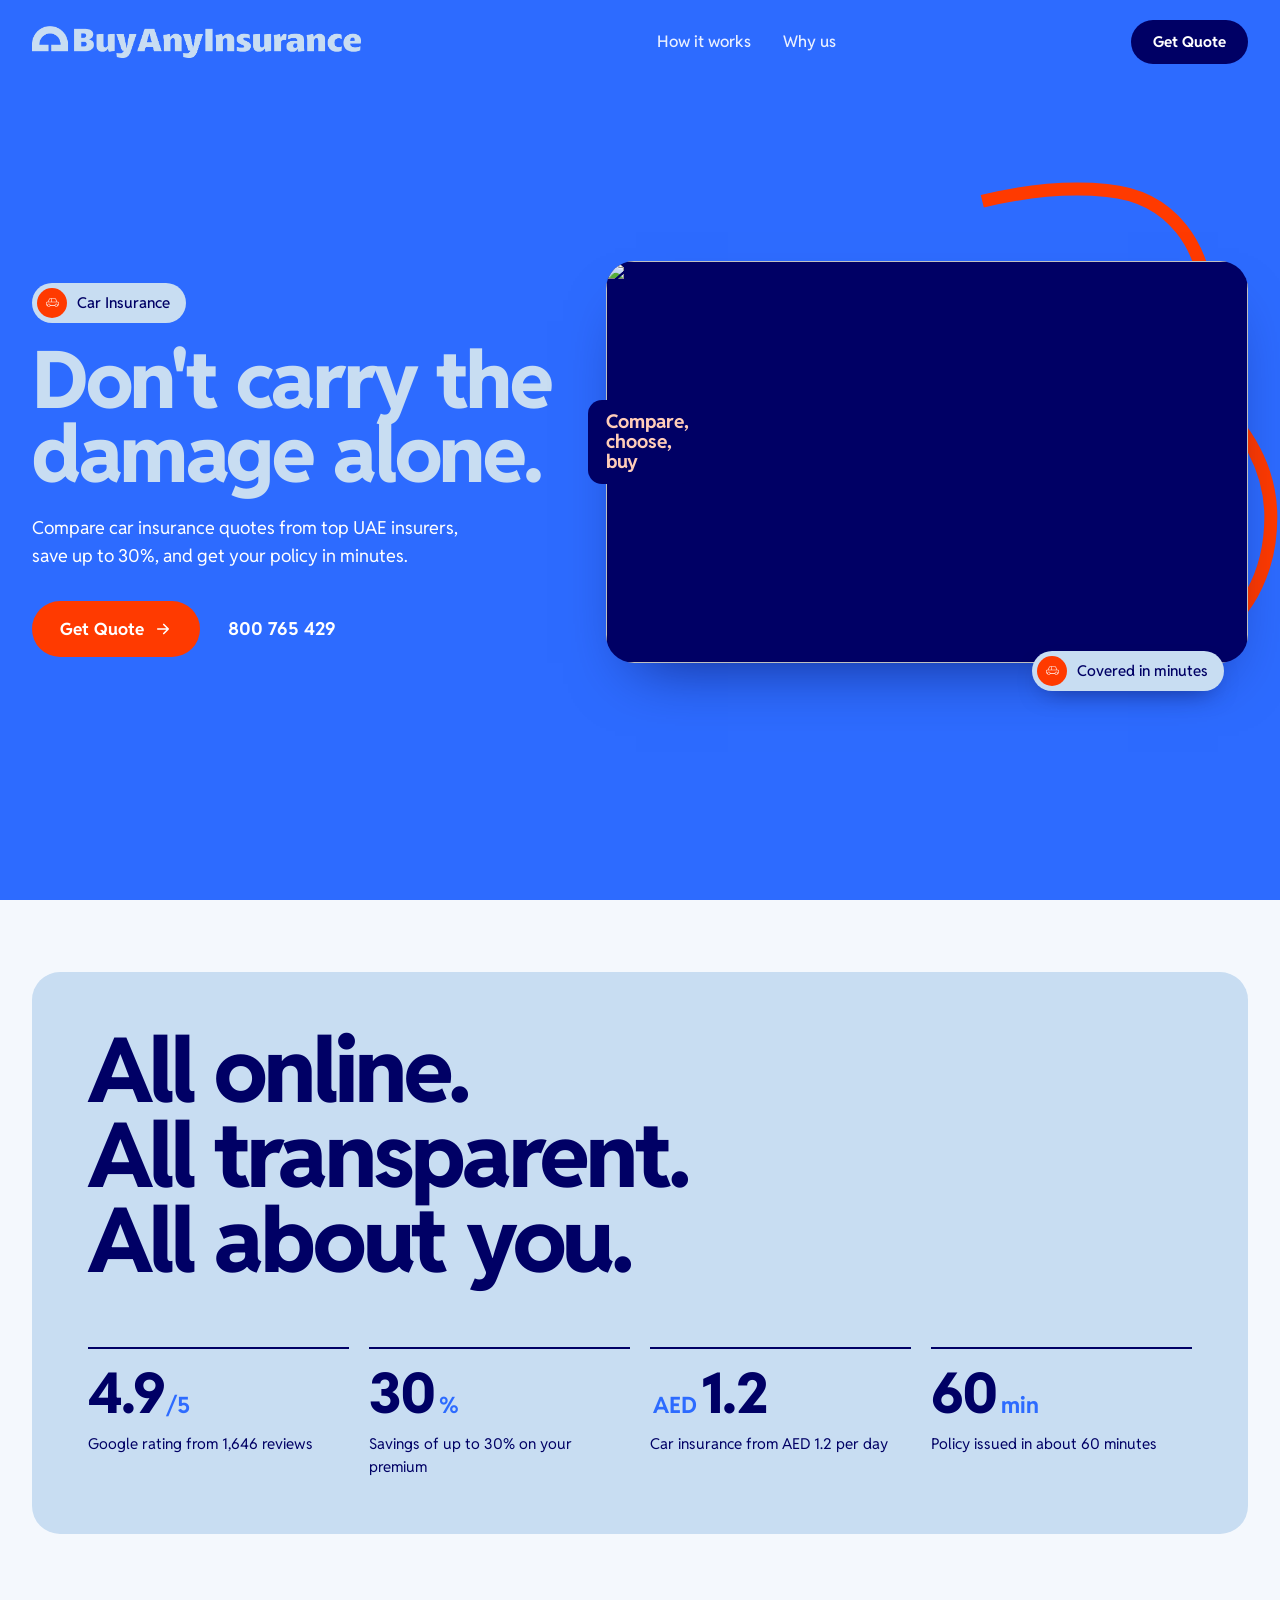
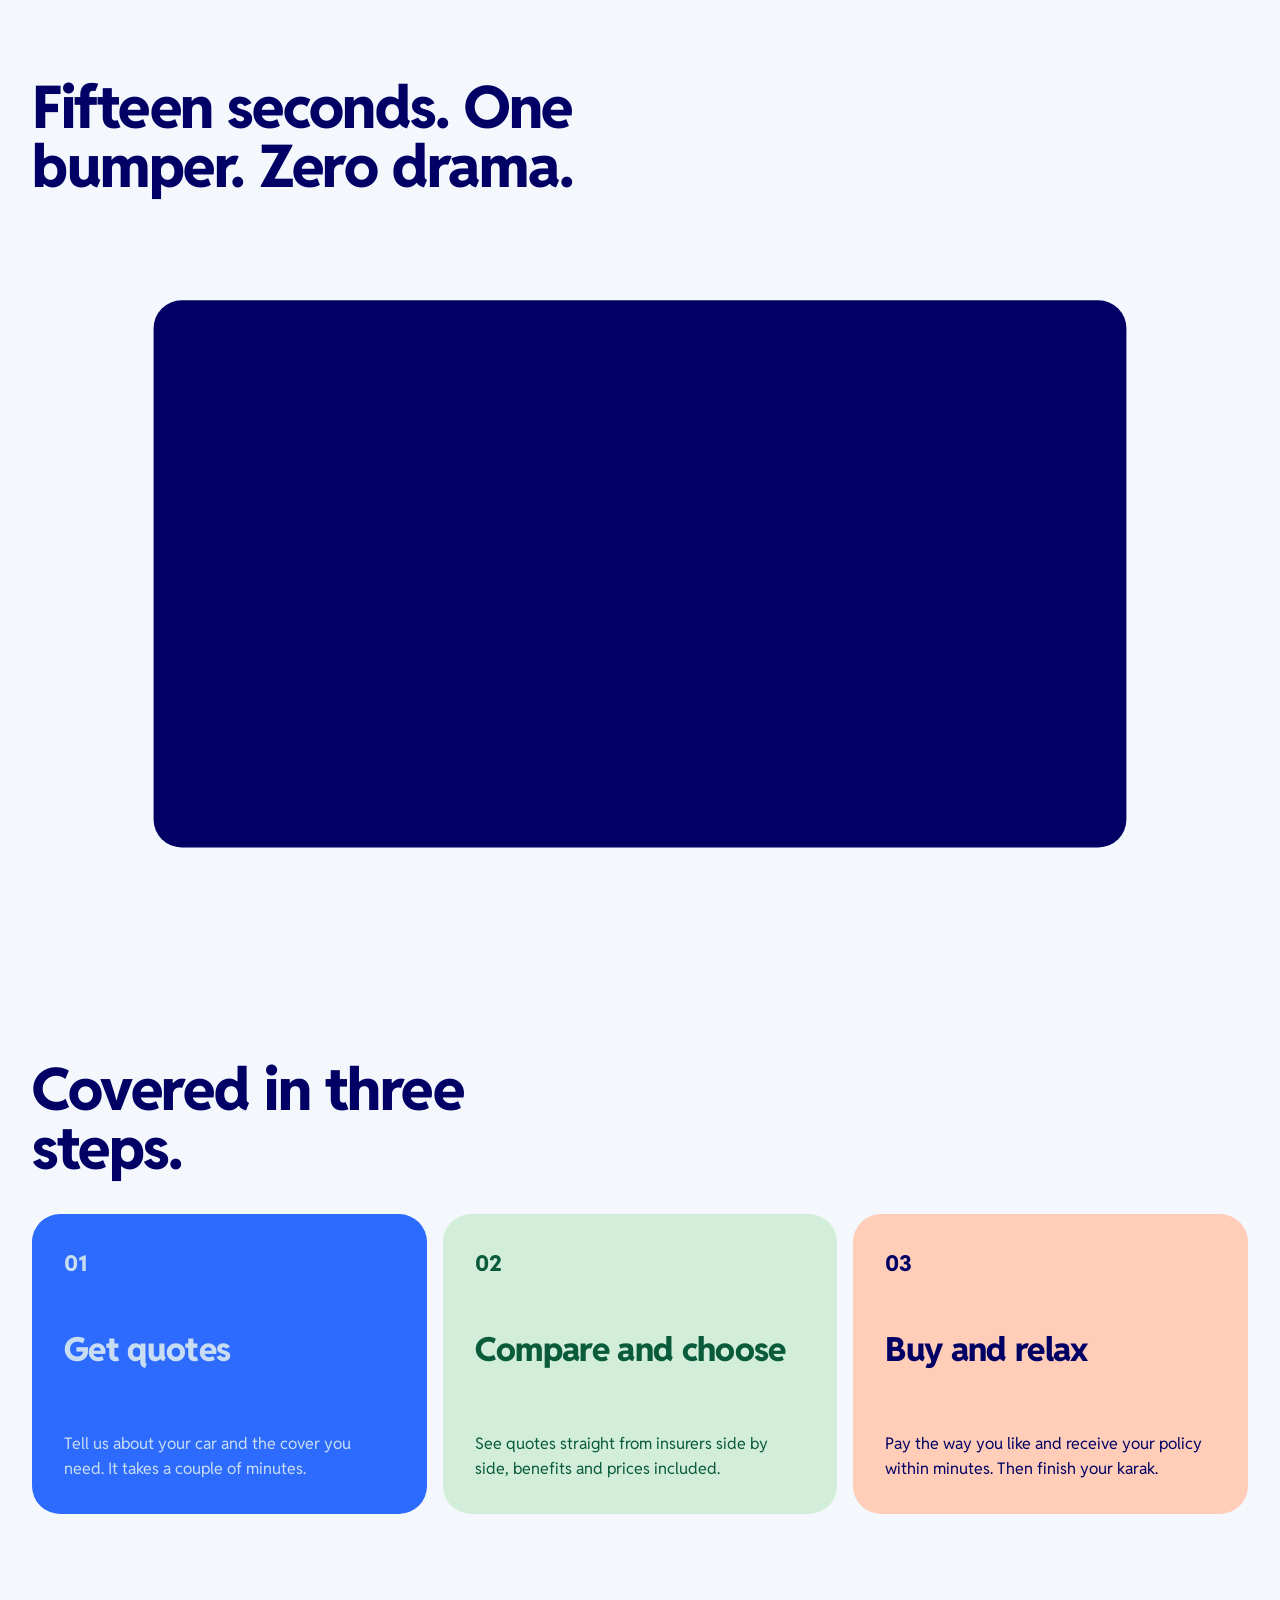
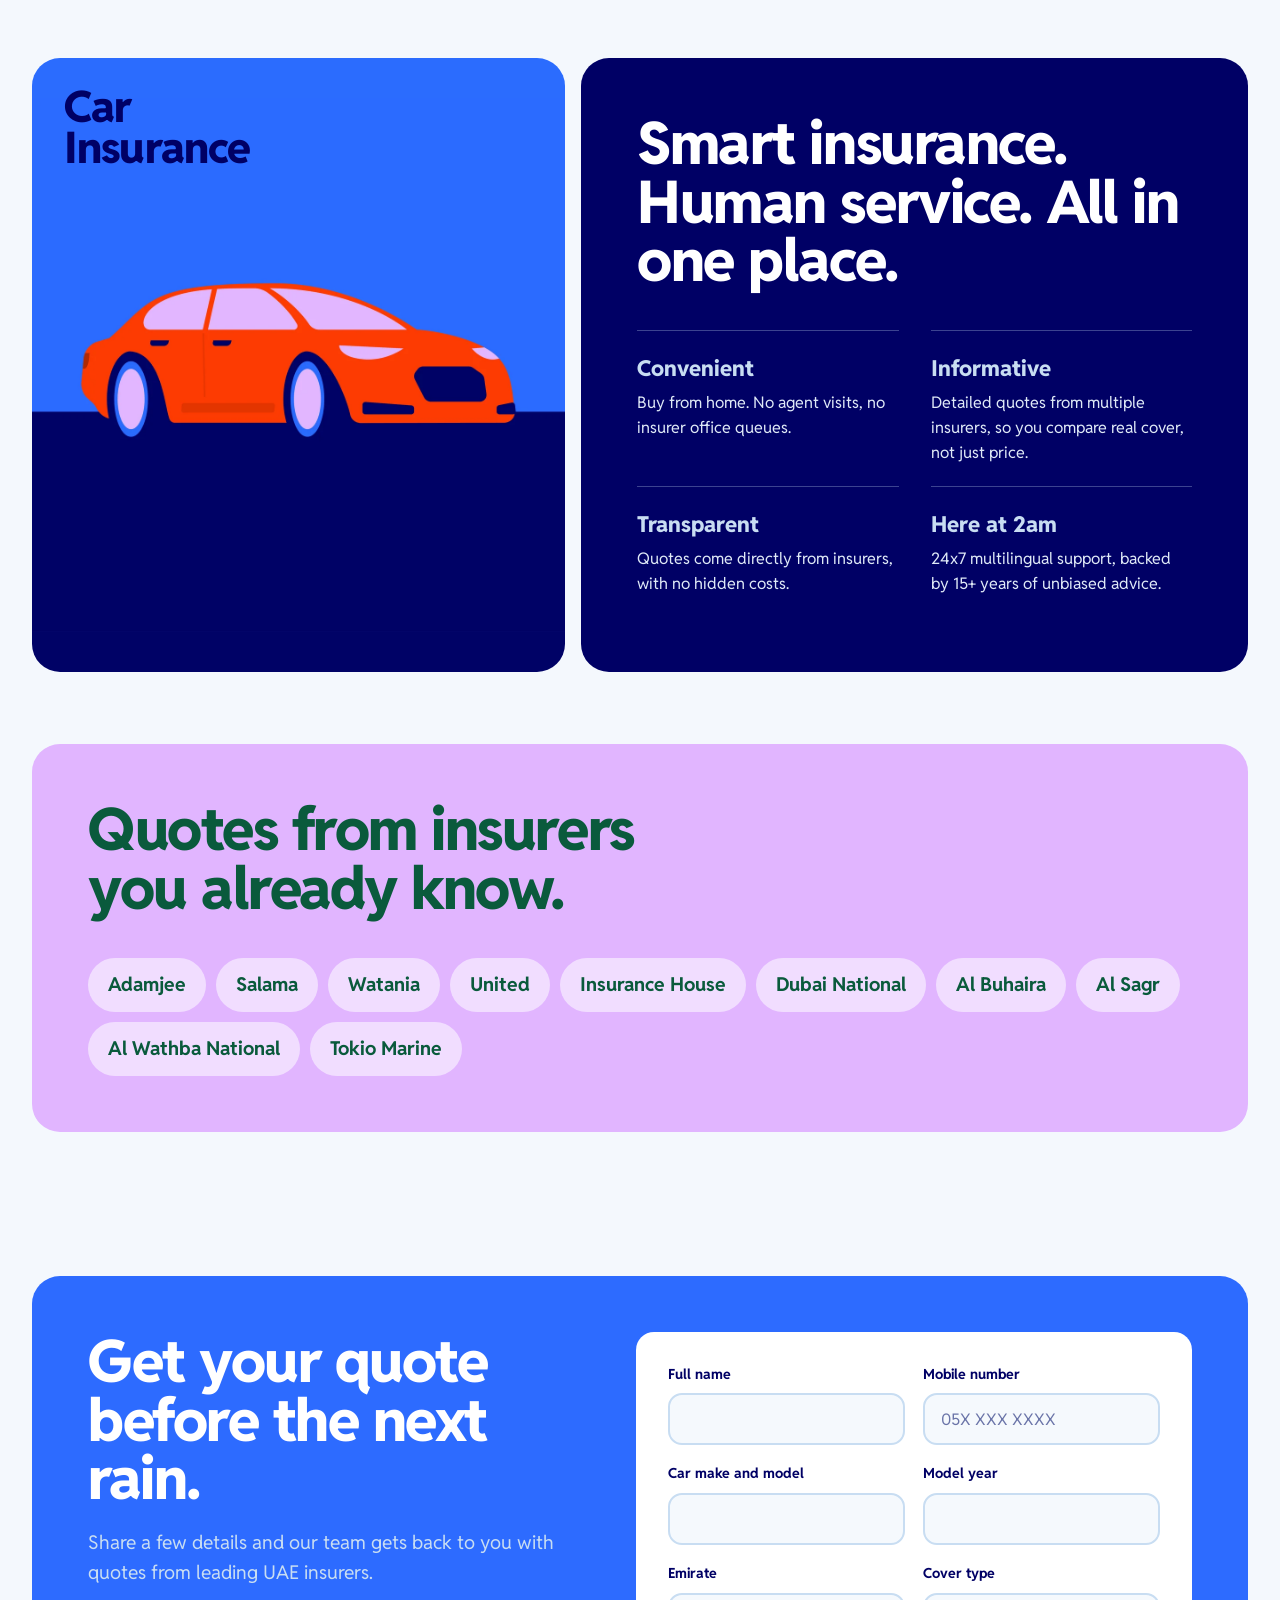
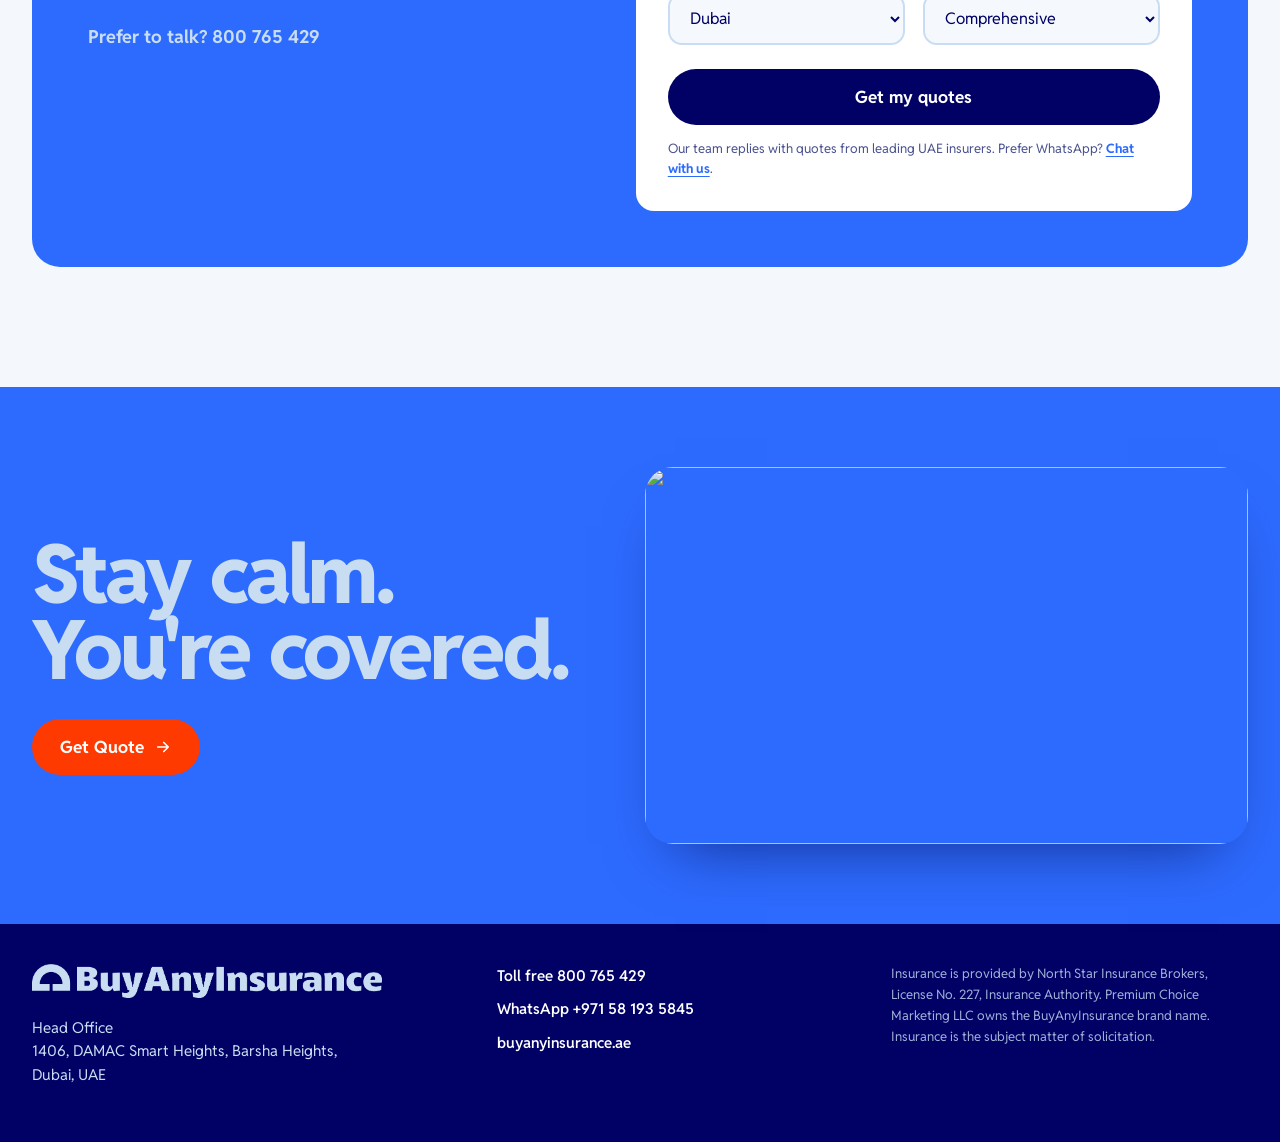
==== index.html @ 86218b9b "Serve landing page at /car-insurance and redirect the root to www.buyanyinsurance.ae Co-Authored-By:" ====
<!doctype html>
<html lang="en" class="no-js">
<head>
<meta charset="utf-8">
<meta name="viewport" content="width=device-width, initial-scale=1">
<title>Car Insurance in the UAE | BuyAnyInsurance</title>
<meta name="description" content="Don't carry the damage alone. Compare car insurance quotes from top UAE insurers, save up to 30% and get covered in minutes. Toll free 800 765 429.">
<meta property="og:type" content="website">
<meta property="og:url" content="https://with.buyanyinsurance.ae/car-insurance">
<link rel="canonical" href="https://with.buyanyinsurance.ae/car-insurance">
<meta property="og:title" content="Don't carry the damage alone | BuyAnyInsurance">
<meta property="og:description" content="Compare car insurance quotes from top UAE insurers and get covered in minutes. Toll free 800 765 429.">
<meta property="og:image" content="https://d2ol7oe51mr4n9.cloudfront.net/user_3Di5qPzoAHKv5CR6Y1cNTvrEu5O/8d938721-3f81-46f4-abce-9f1b1217a7c1.webp">
<meta name="twitter:card" content="summary_large_image">
<meta name="theme-color" content="#000065">
<link rel="icon" type="image/png" href="/brand/favicon.png">
<link rel="preconnect" href="https://d2ol7oe51mr4n9.cloudfront.net">
<link rel="preload" as="font" type="font/woff" href="/fonts/RedditSans-ExtraBold.woff" crossorigin>
<link rel="preload" as="font" type="font/woff" href="/fonts/RedditSans-Regular.woff" crossorigin>
<link rel="preload" as="image" href="https://d2ol7oe51mr4n9.cloudfront.net/user_3Di5qPzoAHKv5CR6Y1cNTvrEu5O/8d938721-3f81-46f4-abce-9f1b1217a7c1.webp">
<link rel="stylesheet" href="/styles.css">
</head>
<body>


<header class="nav">
  <div class="wrap nav-row">
    <a href="https://www.buyanyinsurance.ae/en" aria-label="BuyAnyInsurance home">
      <img class="nav-logo" src="/brand/logo-ice.png" alt="BuyAnyInsurance" width="1121" height="109">
    </a>
    <nav class="nav-links" aria-label="Sections">
      <a href="#how">How it works</a>
      <a href="#why">Why us</a>
    </nav>
    <a class="nav-quote" href="#quote">Get Quote</a>
  </div>
</header>

<main>

  <!-- Hero: brand layout, film still framed in a rounded card with the orange loop -->
  <section class="hero" aria-labelledby="hero-title">
    <div class="wrap hero-grid">
      <div class="hero-copy">
        <span class="chip chip--light"><span class="chip-ico chip-ico--orange"><i class="ico ico--car"></i></span>Car Insurance</span>
        <h1 id="hero-title" class="hero-h1">Don't carry the damage alone.</h1>
        <p class="hero-lede">Compare car insurance quotes from top UAE insurers, save up to 30%, and get your policy in minutes.</p>
        <div class="hero-ctas">
          <a class="btn btn--orange" href="#quote">
            Get Quote
            <svg aria-hidden="true" width="18" height="18" viewBox="0 0 24 24" fill="none" stroke="currentColor" stroke-width="2.2" stroke-linecap="round" stroke-linejoin="round"><path d="M5 12h14M13 6l6 6-6 6"/></svg>
          </a>
          <a class="call" href="tel:800765429">800 765 429</a>
        </div>
      </div>
      <div class="hero-visual" aria-hidden="true">
        <svg class="doodle doodle--hero" viewBox="0 0 1470 2000" fill="none">
          <path data-draw pathLength="1" d="M300 145C470 103 620 92 760 105C990 126 1135 300 1135 580C1135 850 900 1037 570 1037C350 1037 210 935 210 825C210 700 360 610 620 640C1010 690 1365 960 1365 1310C1365 1530 1260 1690 1130 1765C1010 1835 900 1860 800 1860C560 1860 330 1680 145 1370C210 1510 300 1800 90 1890"/>
        </svg>
        <div class="hero-card">
          <img src="https://d2ol7oe51mr4n9.cloudfront.net/user_3Di5qPzoAHKv5CR6Y1cNTvrEu5O/8d938721-3f81-46f4-abce-9f1b1217a7c1.webp" alt="" width="2560" height="1434">
        </div>
        <span class="tag tag--navy hero-tag">Compare,<br>choose, buy</span>
        <span class="chip chip--light hero-chip"><span class="chip-ico chip-ico--orange"><i class="ico ico--car"></i></span>Covered in minutes</span>
      </div>
    </div>
  </section>

  <!-- Statement card + proof -->
  <section class="block">
    <div class="wrap">
      <div class="card card--ice statement-card reveal">
        <svg class="doodle doodle--statement" viewBox="0 0 1470 2000" fill="none" aria-hidden="true">
          <path data-draw pathLength="1" d="M300 145C470 103 620 92 760 105C990 126 1135 300 1135 580C1135 850 900 1037 570 1037C350 1037 210 935 210 825C210 700 360 610 620 640C1010 690 1365 960 1365 1310C1365 1530 1260 1690 1130 1765C1010 1835 900 1860 800 1860C560 1860 330 1680 145 1370C210 1510 300 1800 90 1890"/>
        </svg>
        <p class="statement">All online.<br>All transparent.<br>All about you.</p>
        <dl class="proof">
          <div><dt>4.9<small>/5</small></dt><dd>Google rating from 1,646 reviews</dd></div>
          <div><dt>30<small>%</small></dt><dd>Savings of up to 30% on your premium</dd></div>
          <div><dt><small>AED</small>1.2</dt><dd>Car insurance from AED 1.2 per day</dd></div>
          <div><dt>60<small>min</small></dt><dd>Policy issued in about 60 minutes</dd></div>
        </dl>
      </div>
    </div>
  </section>

  <!-- The film: clean, no overlay -->
  <section class="block film-block" aria-label="Campaign film">
    <div class="wrap film-head reveal">
      <h2 class="h2 h2--light">Fifteen seconds. One bumper. Zero drama.</h2>
    </div>
    <div class="film-frame" data-reveal-mask>
      <video class="film" autoplay muted loop playsinline preload="none"
        poster="https://d2ol7oe51mr4n9.cloudfront.net/user_3Di5qPzoAHKv5CR6Y1cNTvrEu5O/fc447b1a-228d-4652-b4f5-a45f6f2eebd0.jpg"
        data-src="https://d2ol7oe51mr4n9.cloudfront.net/user_3Di5qPzoAHKv5CR6Y1cNTvrEu5O/7a6adfc8-72d9-4324-a6bc-e2a928fcc49e.mp4"></video>
    </div>
  </section>

  <!-- How it works: three brand-colour cards -->
  <section class="block" id="how">
    <div class="wrap">
      <h2 class="h2 h2--light reveal">Covered in three steps.</h2>
      <ol class="steps">
        <li class="card card--blue reveal">
          <span class="step-n">01</span>
          <h3>Get quotes</h3>
          <p>Tell us about your car and the cover you need. It takes a couple of minutes.</p>
        </li>
        <li class="card card--mint reveal">
          <span class="step-n">02</span>
          <h3>Compare and choose</h3>
          <p>See quotes straight from insurers side by side, benefits and prices included.</p>
        </li>
        <li class="card card--peach reveal">
          <span class="step-n">03</span>
          <h3>Buy and relax</h3>
          <p>Pay the way you like and receive your policy within minutes. Then finish your karak.</p>
        </li>
      </ol>
    </div>
  </section>

  <!-- Why us: car illustration + values -->
  <section class="block" id="why">
    <div class="wrap why-grid">
      <figure class="card card--art reveal">
        <img src="/illustrations/car.webp" alt="Illustration of a red car" loading="lazy" width="1200" height="1200">
        <figcaption>Car<br>Insurance</figcaption>
      </figure>
      <div class="card card--navy why-card reveal">
        <h2 class="h2">Smart insurance. Human service. All in one place.</h2>
        <ul class="why-list">
          <li><h3>Convenient</h3><p>Buy from home. No agent visits, no insurer office queues.</p></li>
          <li><h3>Informative</h3><p>Detailed quotes from multiple insurers, so you compare real cover, not just price.</p></li>
          <li><h3>Transparent</h3><p>Quotes come directly from insurers, with no hidden costs.</p></li>
          <li><h3>Here at 2am</h3><p>24x7 multilingual support, backed by 15+ years of unbiased advice.</p></li>
        </ul>
      </div>
    </div>
  </section>

  <!-- Insurers -->
  <section class="block block--tight">
    <div class="wrap">
      <div class="card card--lilac reveal">
        <h2 class="h2">Quotes from insurers you already know.</h2>
        <ul class="insurers">
          <li>Adamjee</li><li>Salama</li><li>Watania</li><li>United</li><li>Insurance House</li>
          <li>Dubai National</li><li>Al Buhaira</li><li>Al Sagr</li><li>Al Wathba National</li><li>Tokio Marine</li>
        </ul>
      </div>
    </div>
  </section>

  <!-- Quote -->
  <section class="block" id="quote">
    <div class="wrap">
      <div class="card card--blue quote-card reveal">
        <svg class="doodle doodle--quote" viewBox="0 0 1470 2000" fill="none" aria-hidden="true">
          <path data-draw pathLength="1" d="M300 145C470 103 620 92 760 105C990 126 1135 300 1135 580C1135 850 900 1037 570 1037C350 1037 210 935 210 825C210 700 360 610 620 640C1010 690 1365 960 1365 1310C1365 1530 1260 1690 1130 1765C1010 1835 900 1860 800 1860C560 1860 330 1680 145 1370C210 1510 300 1800 90 1890"/>
        </svg>
        <div class="quote-copy">
          <h2 class="h2">Get your quote before the next rain.</h2>
          <p class="body-lg">Share a few details and our team gets back to you with quotes from leading UAE insurers.</p>
          <a class="call call--ice" href="tel:800765429">Prefer to talk? 800 765 429</a>
        </div>
        <form class="form" id="quote-form" novalidate>
          <div class="fields">
            <div class="field"><label for="q-name">Full name</label><input id="q-name" name="name" autocomplete="name"></div>
            <div class="field"><label for="q-phone">Mobile number</label><input id="q-phone" name="phone" type="tel" autocomplete="tel" placeholder="05X XXX XXXX"></div>
            <div class="field"><label for="q-car">Car make and model</label><input id="q-car" name="car"></div>
            <div class="field"><label for="q-year">Model year</label><input id="q-year" name="year" inputmode="numeric" maxlength="4"></div>
            <div class="field"><label for="q-emirate">Emirate</label>
              <select id="q-emirate" name="emirate">
                <option>Dubai</option><option>Abu Dhabi</option><option>Sharjah</option><option>Ajman</option>
                <option>Ras Al Khaimah</option><option>Fujairah</option><option>Umm Al Quwain</option>
              </select>
            </div>
            <div class="field"><label for="q-cover">Cover type</label>
              <select id="q-cover" name="cover"><option>Comprehensive</option><option>Third party</option><option>Not sure yet</option></select>
            </div>
          </div>
          <p class="form-error" id="form-error" role="alert" hidden></p>
          <div class="form-done" id="form-done" role="status" hidden><h3>Thanks, we have your details.</h3><p>Our team will contact you shortly with your quotes. Need it faster? Call <a href="tel:800765429">800 765 429</a> or <a href="https://wa.me/971581935845" target="_blank" rel="noopener">WhatsApp us</a>.</p></div>
          <input type="text" name="_honey" class="hp" tabindex="-1" autocomplete="off" aria-hidden="true">
          <button type="submit" class="btn btn--navy btn--block" id="q-submit">Get my quotes</button>
          <p class="form-note">Our team replies with quotes from leading UAE insurers. Prefer WhatsApp? <a href="https://wa.me/971581935845" target="_blank" rel="noopener">Chat with us</a>.</p>
        </form>
      </div>
    </div>
  </section>

</main>

<!-- Footer: second still from the film -->
<footer class="footer">
  <section class="footer-hero">
    <div class="wrap footer-grid-top">
      <div>
        <p class="footer-title">Stay calm.<br>You're covered.</p>
        <a class="btn btn--orange" href="#quote">
          Get Quote
          <svg aria-hidden="true" width="18" height="18" viewBox="0 0 24 24" fill="none" stroke="currentColor" stroke-width="2.2" stroke-linecap="round" stroke-linejoin="round"><path d="M5 12h14M13 6l6 6-6 6"/></svg>
        </a>
      </div>
      <div class="footer-card" aria-hidden="true">
        <img src="https://d2ol7oe51mr4n9.cloudfront.net/user_3Di5qPzoAHKv5CR6Y1cNTvrEu5O/93a6d956-cf25-4ce4-9db6-2763fcb76343.webp" alt="" loading="lazy" width="2560" height="1434">
      </div>
    </div>
  </section>
  <div class="footer-base">
    <div class="wrap footer-grid">
      <div>
        <img class="foot-logo" src="/brand/logo-ice.png" alt="BuyAnyInsurance" width="1121" height="109">
        <p class="muted">Head Office<br>1406, DAMAC Smart Heights, Barsha Heights, Dubai, UAE</p>
      </div>
      <div class="foot-links">
        <a href="tel:800765429">Toll free 800 765 429</a>
        <a href="https://wa.me/971581935845" target="_blank" rel="noopener">WhatsApp +971 58 193 5845</a>
        <a href="https://www.buyanyinsurance.ae/en">buyanyinsurance.ae</a>
      </div>
      <p class="legal">Insurance is provided by North Star Insurance Brokers, License No. 227, Insurance Authority. Premium Choice Marketing LLC owns the BuyAnyInsurance brand name. Insurance is the subject matter of solicitation.</p>
    </div>
  </div>
</footer>

<script src="/script.js" defer></script>
</body>
</html>
---- styles.css ----
/* ---------- Reddit Sans (brand typeface) ---------- */
@font-face { font-family: "Reddit Sans"; src: url("/fonts/RedditSans-Light.woff") format("woff"); font-weight: 300; font-display: swap; }
@font-face { font-family: "Reddit Sans"; src: url("/fonts/RedditSans-Regular.woff") format("woff"); font-weight: 400; font-display: swap; }
@font-face { font-family: "Reddit Sans"; src: url("/fonts/RedditSans-Italic.woff") format("woff"); font-weight: 400; font-style: italic; font-display: swap; }
@font-face { font-family: "Reddit Sans"; src: url("/fonts/RedditSans-Medium.woff") format("woff"); font-weight: 500; font-display: swap; }
@font-face { font-family: "Reddit Sans"; src: url("/fonts/RedditSans-SemiBold.woff") format("woff"); font-weight: 600; font-display: swap; }
@font-face { font-family: "Reddit Sans"; src: url("/fonts/RedditSans-Bold.woff") format("woff"); font-weight: 700; font-display: swap; }
@font-face { font-family: "Reddit Sans"; src: url("/fonts/RedditSans-ExtraBold.woff") format("woff"); font-weight: 800; font-display: swap; }
@font-face { font-family: "Reddit Sans"; src: url("/fonts/RedditSans-ExtraBoldItalic.woff") format("woff"); font-weight: 800; font-style: italic; font-display: swap; }
@font-face { font-family: "Reddit Sans"; src: url("/fonts/RedditSans-Black.woff") format("woff"); font-weight: 900; font-display: swap; }

/* ---------- brand palette ---------- */
:root {
  --navy: #000065;
  --blue: #2d6bff;
  --ice: #c8ddf2;
  --orange: #ff3a00;
  --peach: #ffcdb8;
  --lilac: #e1b5ff;
  --mint: #d2eeda;
  --green: #00c244;
  --forest: #0a5a3c;
  --maroon: #870a0a;
  --radius: 28px;
  --radius-sm: 18px;
  --font: "Reddit Sans", ui-sans-serif, system-ui, sans-serif;
}

*, *::before, *::after { box-sizing: border-box; }
html { scroll-behavior: smooth; }
body {
  margin: 0; background: #f4f8fd; color: var(--navy);
  font-family: var(--font); font-size: 17px; line-height: 1.55;
  -webkit-font-smoothing: antialiased; font-feature-settings: "tnum" 0;
}
img, video { display: block; max-width: 100%; }
a { color: inherit; text-decoration: none; }
h1, h2, h3, p, figure { margin: 0; }

.wrap { width: 100%; max-width: 1280px; margin: 0 auto; padding: 0 16px; position: relative; }
@media (min-width: 768px) { .wrap { padding: 0 32px; } }

/* ---------- type ---------- */
.h2 {
  font-weight: 800; font-size: clamp(34px, 4.6vw, 64px);
  line-height: 1; letter-spacing: -0.025em; max-width: 15ch;
}
.h2--light { color: var(--navy); }
.body-lg { margin-top: 20px; max-width: 40ch; font-size: 19px; }

/* ---------- icons (brand set, recoloured with CSS masks) ---------- */
.ico { display: inline-block; width: 1em; height: 1em; background: currentColor; -webkit-mask: var(--src) center / contain no-repeat; mask: var(--src) center / contain no-repeat; }
.ico--car { --src: url("/icons/car.svg"); }
.ico--airplane { --src: url("/icons/airplane.svg"); }
.ico--bike { --src: url("/icons/bike.svg"); }
.ico--yacht { --src: url("/icons/yacht.svg"); }
.ico--jetski { --src: url("/icons/jetski.svg"); }
.ico--wedding { --src: url("/icons/wedding.svg"); }
.ico--group { --src: url("/icons/group.svg"); }
.ico--heart { --src: url("/icons/heart.svg"); }

/* ---------- chips, tags, buttons ---------- */
.chip {
  display: inline-flex; align-items: center; gap: 10px; height: 40px; padding: 0 16px 0 5px;
  border-radius: 999px; font-size: 15px; font-weight: 500;
}
.chip--light { background: var(--ice); color: var(--navy); }
.chip-ico { width: 30px; height: 30px; border-radius: 50%; display: grid; place-items: center; font-size: 19px; }
.chip-ico--orange { background: var(--orange); color: #fff; }

.tag {
  display: inline-block; padding: 12px 18px; border-radius: 14px;
  font-weight: 700; font-size: 19px; line-height: 1.05; max-width: 9ch;
}
.tag--peach { background: var(--peach); color: var(--orange); }

.btn {
  display: inline-flex; align-items: center; justify-content: center; gap: 10px;
  height: 56px; padding: 0 28px; border: 0; border-radius: 999px; cursor: pointer;
  font: inherit; font-size: 17px; font-weight: 700;
  transition: transform 0.2s, background 0.2s, color 0.2s;
}
.btn svg { transition: transform 0.3s; }
.btn:hover { transform: translateY(-1px); }
.btn:hover svg { transform: translateX(4px); }
.btn:active { transform: translateY(1px); }
.btn--orange { background: var(--orange); color: #fff; }
.btn--orange:hover { background: #ff5a26; }
.btn--navy { background: var(--navy); color: #fff; }
.btn--navy:hover { background: #1a1a8a; }
.btn--block { width: 100%; }

.call { display: inline-flex; align-items: center; min-height: 44px; font-weight: 700; font-size: 18px; font-variant-numeric: tabular-nums; }
.call { background-image: linear-gradient(currentColor, currentColor); background-size: 0% 2px; background-position: 0 85%; background-repeat: no-repeat; transition: background-size 0.3s; }
.call:hover { background-size: 100% 2px; }
.call--ice { margin-top: 28px; color: var(--ice); }

/* ---------- nav ---------- */
.nav { position: absolute; inset: 0 0 auto 0; z-index: 30; color: #fff; }
.nav-row { height: 84px; display: flex; align-items: center; justify-content: space-between; gap: 20px; }
.nav-logo { height: 24px; width: auto; }
@media (min-width: 768px) { .nav-logo { height: 32px; } }
.nav-links { display: none; gap: 32px; font-size: 16px; font-weight: 500; }
.nav-links a { opacity: 0.9; } .nav-links a:hover { opacity: 1; text-decoration: underline; text-underline-offset: 6px; }
@media (min-width: 900px) { .nav-links { display: flex; } }
.nav-quote {
  white-space: nowrap; flex-shrink: 0;
  display: inline-flex; align-items: center; height: 44px; padding: 0 22px; border-radius: 999px;
  background: var(--navy); color: #fff; font-weight: 700; font-size: 15px; transition: background 0.2s;
}
.nav-quote:hover { background: var(--orange); }

/* ---------- hero: brand layout ---------- */
.footer-stage { position: relative; overflow: hidden; isolation: isolate; }
.layer { position: absolute; inset: 0; width: 100%; height: 100%; object-fit: cover; object-position: center 40%; }
.layer--bg { z-index: 0; }

.hero { position: relative; background: var(--blue); overflow: hidden; }
.hero-grid {
  display: grid; gap: 56px; align-items: center;
  padding-top: 120px; padding-bottom: 72px; min-height: min(100svh, 940px);
}
@media (min-width: 1000px) { .hero-grid { grid-template-columns: 0.9fr 1.1fr; gap: 48px; padding-top: 112px; } }
.hero-h1 {
  margin-top: 20px; font-weight: 800; font-size: clamp(46px, 6.2vw, 96px);
  line-height: 0.94; letter-spacing: -0.03em; max-width: 11ch; color: var(--ice);
}
.hero-lede { margin-top: 22px; max-width: 36ch; font-size: clamp(17px, 1.4vw, 20px); color: #fff; }
.hero-ctas { margin-top: 32px; display: flex; flex-wrap: wrap; align-items: center; gap: 14px 28px; }
.hero .call { color: #fff; }

.hero-visual { position: relative; padding: 40px 0 56px; }
.hero-card {
  position: relative; z-index: 1; aspect-ratio: 16 / 10; border-radius: var(--radius); overflow: hidden;
  background: var(--navy); box-shadow: 0 30px 60px -30px rgba(0,0,60,0.6);
}
.hero-card img { width: 100%; height: 100%; object-fit: cover; object-position: center 45%; }
.doodle--hero { width: 62%; right: -8%; top: -12%; z-index: 0; }
.hero-tag { position: absolute; z-index: 2; left: -18px; top: 36%; }
.hero-chip { position: absolute; z-index: 2; right: 24px; bottom: 28px; box-shadow: 0 10px 24px -12px rgba(0,0,60,0.6); }
.tag--navy { background: var(--navy); color: var(--peach); }
@media (max-width: 999px) {
  .hero-visual { padding: 24px 0 40px; }
  .hero-tag { left: -6px; top: auto; bottom: 64px; font-size: 16px; }
  .doodle--hero { width: 70%; right: -14%; top: -10%; }
}

/* ---------- blocks and cards ---------- */
.block { padding: 48px 0; }
@media (min-width: 900px) { .block { padding: 72px 0; } }
.block--tight { padding-top: 0; }

.card { position: relative; border-radius: var(--radius); padding: 32px 24px; overflow: hidden; }
@media (min-width: 768px) { .card { padding: 56px; } }
.card--ice { background: var(--ice); color: var(--navy); }
.card--blue { background: var(--blue); color: var(--ice); }
.card--mint { background: var(--mint); color: var(--forest); }
.card--peach { background: var(--peach); color: var(--navy); }
.card--lilac { background: var(--lilac); color: var(--forest); }
.card--navy { background: var(--navy); color: #fff; }

/* statement */
.statement-card { min-height: 520px; }
.statement { position: relative; z-index: 1; font-weight: 800; font-size: clamp(44px, 7vw, 108px); line-height: 0.95; letter-spacing: -0.035em; }
.proof { position: relative; z-index: 1; margin: 64px 0 0; display: grid; grid-template-columns: repeat(2, 1fr); gap: 28px 20px; }
@media (min-width: 900px) { .proof { grid-template-columns: repeat(4, 1fr); } }
.proof div { border-top: 2px solid var(--navy); padding-top: 16px; }
.proof dt { font-weight: 800; font-size: clamp(40px, 4.4vw, 64px); line-height: 1; letter-spacing: -0.03em; font-variant-numeric: tabular-nums; }
.proof dt small { font-size: 0.4em; font-weight: 700; letter-spacing: 0; margin: 0 3px; color: var(--blue); }
.proof dd { margin: 10px 0 0; max-width: 24ch; font-size: 15px; }

/* doodle (brand element), drawn on scroll */
.doodle { position: absolute; pointer-events: none; }
.doodle path { stroke: var(--orange); stroke-width: 48; stroke-dasharray: 1; stroke-dashoffset: var(--draw, 0); }
.doodle--statement { width: clamp(150px, 14vw, 210px); right: 48px; top: 40px; }
.doodle--quote { width: clamp(180px, 18vw, 260px); left: auto; right: -40px; bottom: -150px; z-index: 0; }
@media (max-width: 767px) { .doodle--statement { width: 72px; right: 14px; top: 14px; } .statement { padding-right: 36px; font-size: 38px; } }

/* film */
.film-head { margin-bottom: 36px; }
.film-frame {
  box-shadow: 0 30px 60px -30px rgba(0,0,60,0.45);
  position: relative; width: min(1216px, calc(100% - 32px)); margin: 0 auto;
  aspect-ratio: 16 / 9; overflow: hidden; border-radius: var(--radius); background: var(--navy);
  clip-path: inset(var(--mask, 10%) round var(--radius));
}
@media (min-width: 768px) { .film-frame { width: min(1216px, calc(100% - 64px)); } }
.film { width: 100%; height: 100%; object-fit: cover; }

/* steps */
.steps { list-style: none; margin: 36px 0 0; padding: 0; display: grid; gap: 16px; }
@media (min-width: 900px) { .steps { grid-template-columns: repeat(3, 1fr); } }
.steps .card { min-height: 300px; display: flex; flex-direction: column; justify-content: space-between; gap: 40px; padding: 32px; }
.step-n { font-weight: 800; font-size: 22px; font-variant-numeric: tabular-nums; }
.steps h3 { font-weight: 800; font-size: clamp(28px, 2.6vw, 38px); line-height: 1; letter-spacing: -0.02em; }
.steps p { margin-top: 12px; font-size: 16px; max-width: 32ch; }

/* why */
.why-grid { display: grid; gap: 16px; }
@media (min-width: 1000px) { .why-grid { grid-template-columns: 1fr 1.25fr; } }
.card--art { padding: 0; align-self: stretch; min-height: 0; aspect-ratio: 1 / 1; background: linear-gradient(180deg, #2b6cfe 50%, #000266 50%); }
@media (min-width: 1000px) { .card--art { aspect-ratio: auto; } }
.card--art img { width: 100%; height: 100%; object-fit: contain; object-position: center; }
.card--art figcaption { position: absolute; left: 32px; top: 28px; color: var(--navy); font-weight: 800; font-size: clamp(32px, 3.4vw, 48px); line-height: 0.95; letter-spacing: -0.02em; }
.why-list { list-style: none; margin: 40px 0 0; padding: 0; display: grid; gap: 0; }
@media (min-width: 640px) { .why-list { grid-template-columns: 1fr 1fr; column-gap: 32px; } }
.why-list li { padding: 20px 0; border-top: 1px solid rgba(200,221,242,0.3); }
.why-list h3 { font-weight: 800; font-size: 22px; color: var(--ice); }
.why-list p { margin-top: 6px; font-size: 16px; color: #dfe9f7; }

/* insurers */
.insurers { list-style: none; margin: 40px 0 0; padding: 0; display: flex; flex-wrap: wrap; gap: 10px; }
.insurers li { padding: 12px 20px; border-radius: 999px; background: rgba(255,255,255,0.55); font-weight: 700; font-size: clamp(16px, 1.5vw, 20px); color: var(--forest); }

/* quote */
.quote-card { display: grid; gap: 40px; align-items: start; }
@media (min-width: 1000px) { .quote-card { grid-template-columns: 1fr 1.15fr; gap: 64px; } }
.quote-copy { position: relative; z-index: 1; }
.quote-card .h2 { color: #fff; }
.form { position: relative; z-index: 1; background: #fff; color: var(--navy); border-radius: var(--radius-sm); padding: 24px; }
@media (min-width: 768px) { .form { padding: 32px; } }
.fields { display: grid; gap: 18px; }
@media (min-width: 560px) { .fields { grid-template-columns: 1fr 1fr; } }
.field { display: flex; flex-direction: column; gap: 8px; }
.field label { font-size: 14px; font-weight: 700; }
.field input, .field select {
  height: 52px; width: 100%; padding: 0 16px; border-radius: 14px;
  border: 2px solid var(--ice); background: #f5f9fd; color: var(--navy);
  font: inherit; font-size: 16px; outline: none; transition: border-color 0.2s, box-shadow 0.2s;
}
.field input::placeholder { color: #6a74a8; }
.field input:focus, .field select:focus { border-color: var(--blue); box-shadow: 0 0 0 3px rgba(45,107,255,0.25); }
.form-error { margin-top: 14px; font-size: 14px; color: var(--maroon); font-weight: 600; }
.form .btn { margin-top: 24px; }
.form-note { margin-top: 14px; font-size: 13px; color: #4a5290; }

/* ---------- footer ---------- */
.footer { position: relative; margin-top: 48px; color: #fff; }
.footer-hero { background: var(--blue); }
.footer-grid-top { display: grid; gap: 40px; align-items: center; padding-top: 80px; padding-bottom: 80px; }
@media (min-width: 1000px) { .footer-grid-top { grid-template-columns: 1fr 1.1fr; gap: 64px; } }
.footer-title { font-weight: 800; font-size: clamp(44px, 6.4vw, 100px); line-height: 0.92; letter-spacing: -0.035em; color: var(--ice); margin-bottom: 32px; }
.footer-card { aspect-ratio: 16 / 10; border-radius: var(--radius); overflow: hidden; box-shadow: 0 30px 60px -30px rgba(0,0,60,0.6); }
.footer-card img { width: 100%; height: 100%; object-fit: cover; object-position: center 40%; }
.footer-base { background: var(--navy); }
.footer-grid { display: grid; gap: 36px; padding-top: 40px; padding-bottom: 56px; }
@media (min-width: 900px) { .footer-grid { grid-template-columns: 1.2fr 1fr 1fr; } }
.foot-logo { height: 34px; width: auto; }
.muted { margin-top: 18px; max-width: 34ch; font-size: 15px; color: var(--ice); }
.foot-links { display: grid; gap: 10px; align-content: start; font-size: 15px; font-weight: 600; }
.foot-links a:hover { text-decoration: underline; }
.legal { font-size: 13px; line-height: 1.6; color: #9fb0d6; }

/* ---------- reveal ---------- */
.reveal { transform: translateY(28px); opacity: 0.001; transition: transform 0.9s cubic-bezier(.2,.7,.2,1), opacity 0.9s; }
.reveal.is-in, .no-js .reveal { transform: none; opacity: 1; }

@media (prefers-reduced-motion: reduce) {
  html { scroll-behavior: auto; }
  .reveal { transform: none !important; opacity: 1 !important; transition: none; }
  [data-parallax-title] { transform: none !important; }
  .film-frame { clip-path: inset(0 round var(--radius)) !important; }
  .doodle path { stroke-dashoffset: 0 !important; }
  .tile:hover, .btn:hover { transform: none; }
}

/* ---------- form states ---------- */
.hp { position: absolute; left: -9999px; width: 1px; height: 1px; opacity: 0; }
.form-done { padding: 8px 0; }
.form-done h3 { font-weight: 800; font-size: 28px; line-height: 1.1; color: var(--navy); }
.form-done p { margin-top: 10px; font-size: 16px; }
.form-done a, .form-note a { color: var(--blue); font-weight: 700; text-decoration: underline; text-underline-offset: 3px; }
.btn[disabled] { opacity: 0.7; cursor: progress; }
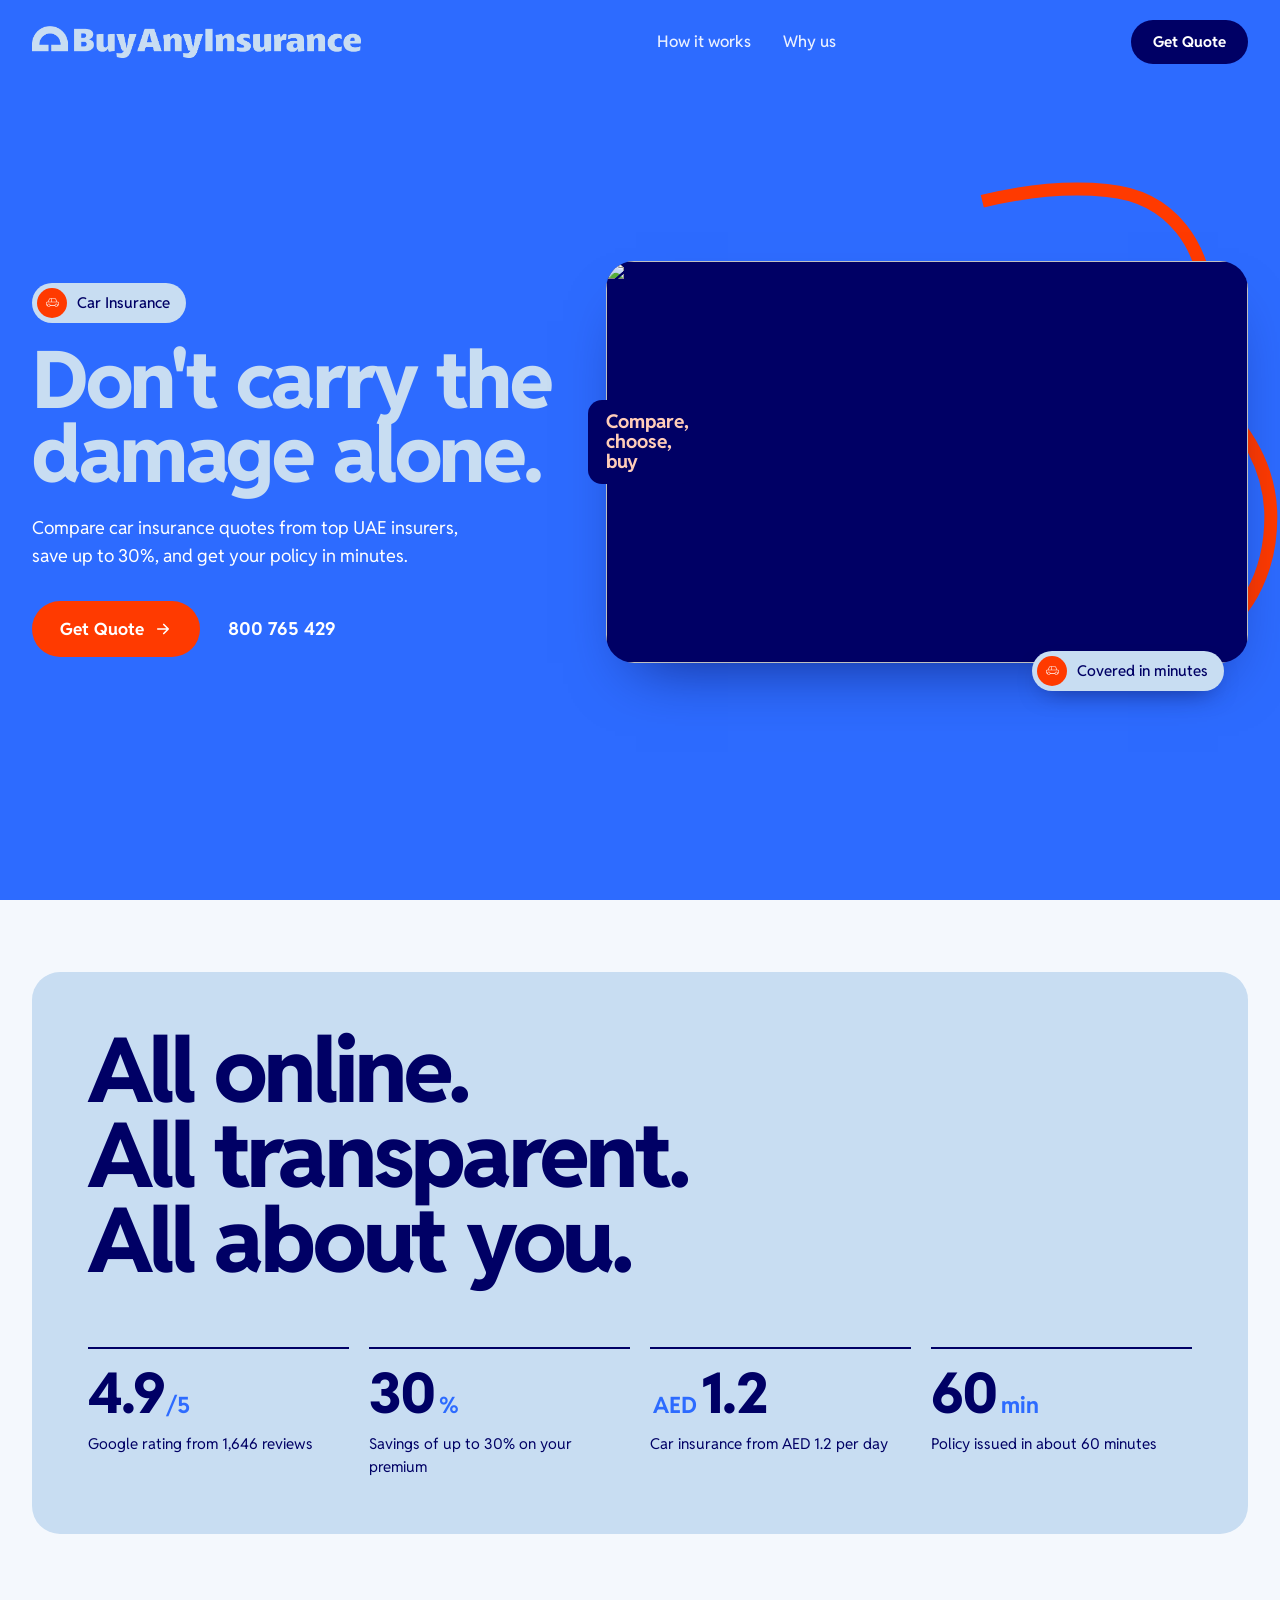
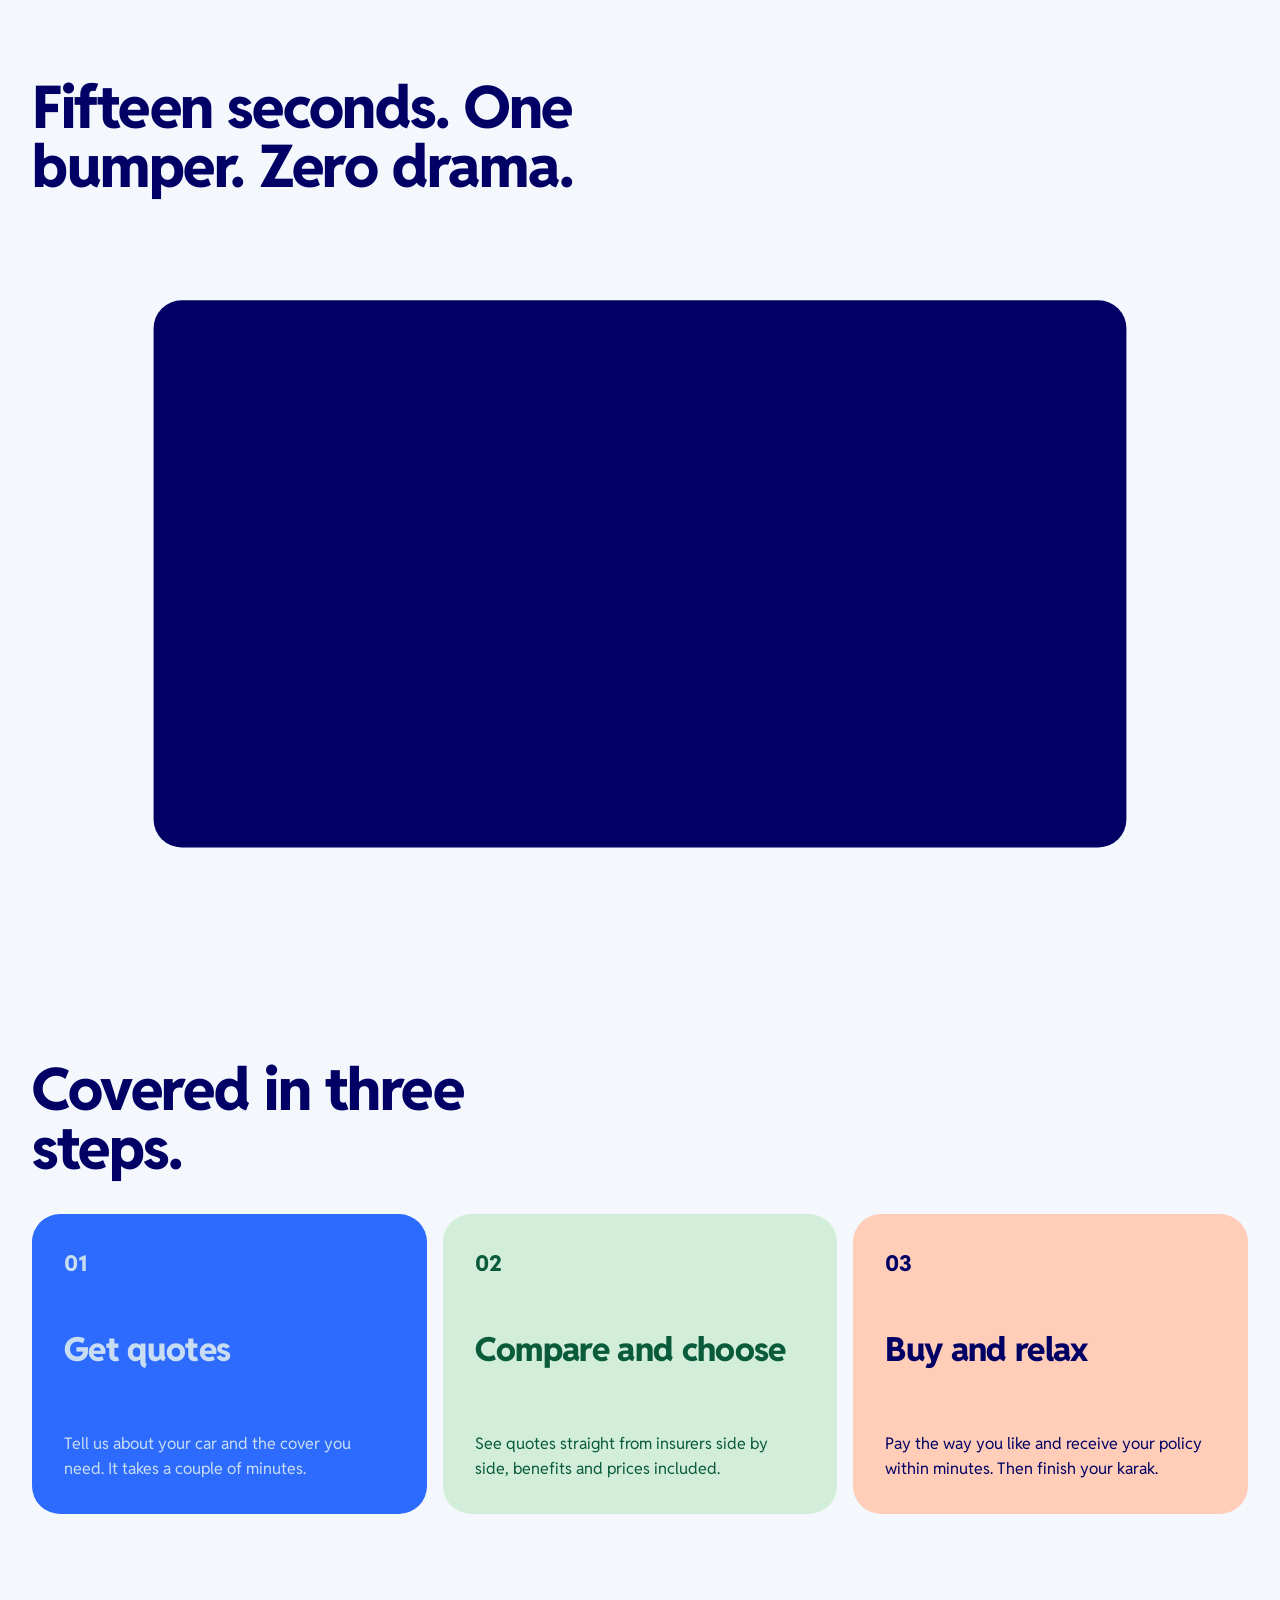
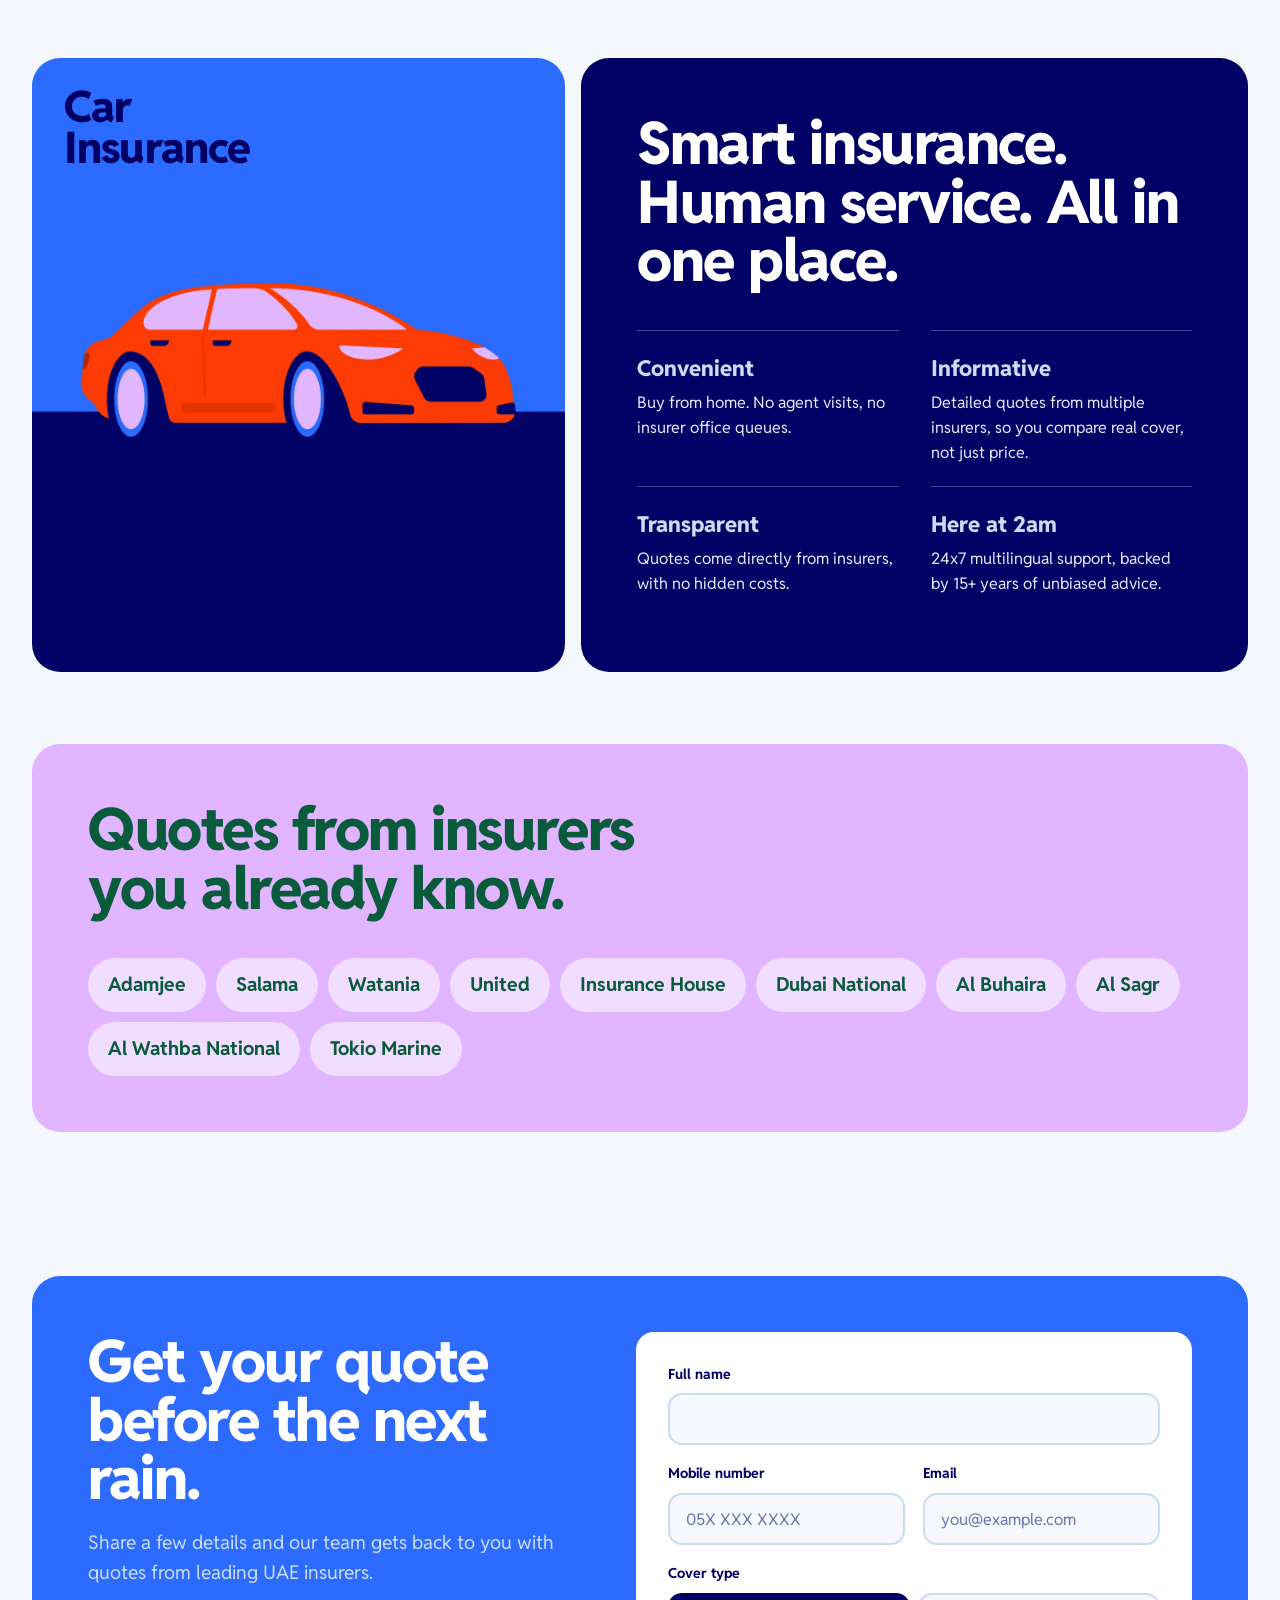
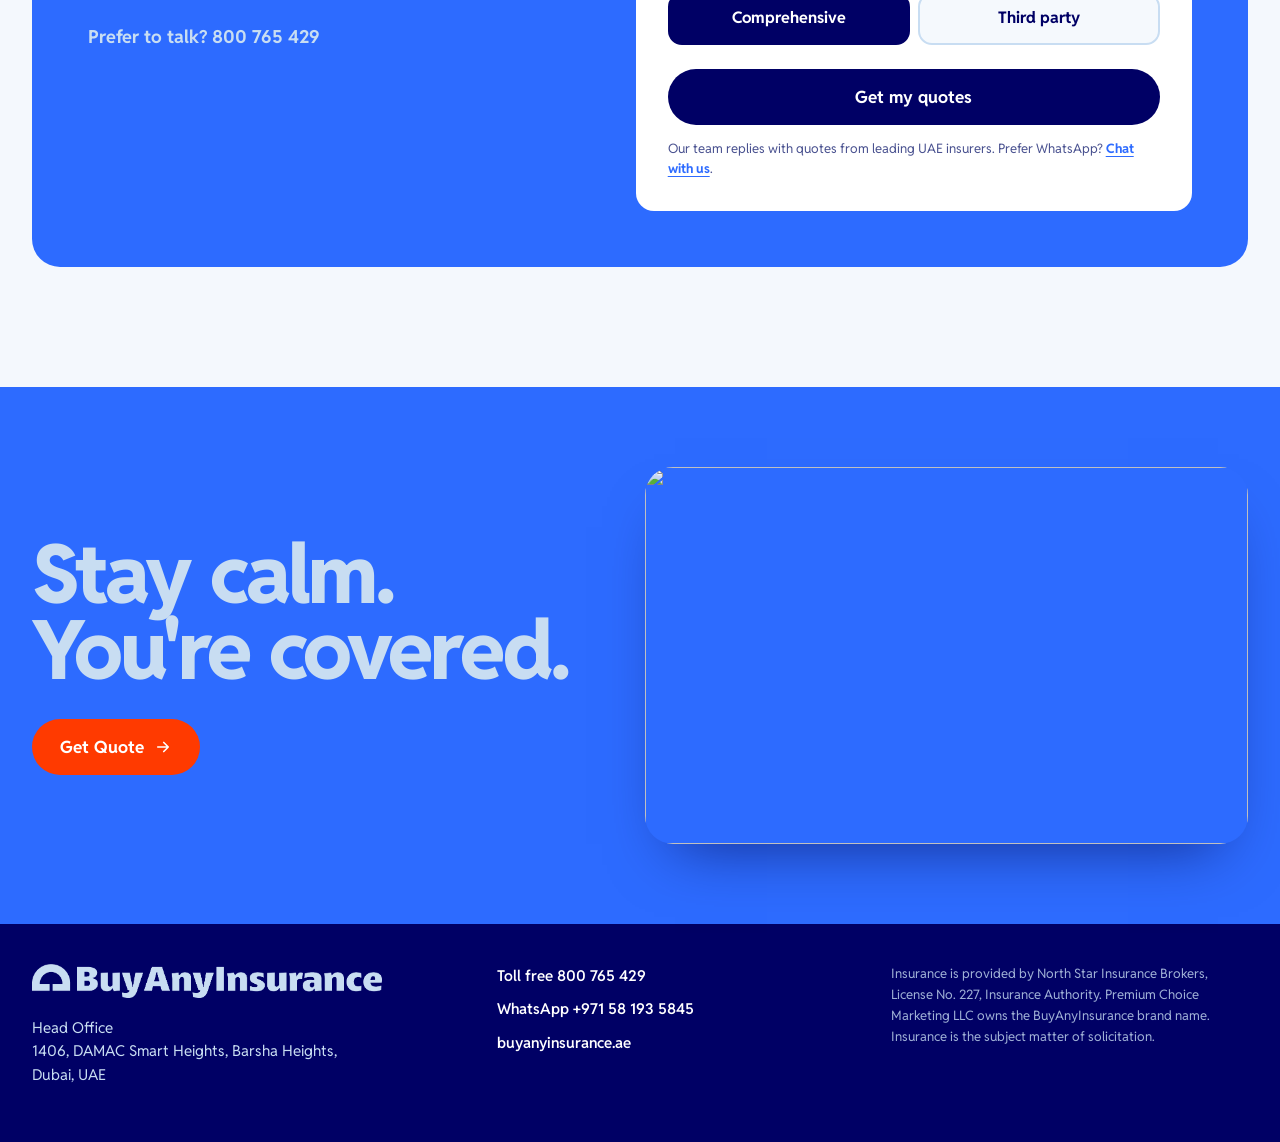
==== commit e0831f58: "Form: name, mobile, email, cover type; send leads to Skye and email with UTM tracking Co-Authored-By" ====
--- a/index.html
+++ b/index.html
@@ -166,19 +166,16 @@
         </div>
         <form class="form" id="quote-form" novalidate>
           <div class="fields">
-            <div class="field"><label for="q-name">Full name</label><input id="q-name" name="name" autocomplete="name"></div>
-            <div class="field"><label for="q-phone">Mobile number</label><input id="q-phone" name="phone" type="tel" autocomplete="tel" placeholder="05X XXX XXXX"></div>
-            <div class="field"><label for="q-car">Car make and model</label><input id="q-car" name="car"></div>
-            <div class="field"><label for="q-year">Model year</label><input id="q-year" name="year" inputmode="numeric" maxlength="4"></div>
-            <div class="field"><label for="q-emirate">Emirate</label>
-              <select id="q-emirate" name="emirate">
-                <option>Dubai</option><option>Abu Dhabi</option><option>Sharjah</option><option>Ajman</option>
-                <option>Ras Al Khaimah</option><option>Fujairah</option><option>Umm Al Quwain</option>
-              </select>
-            </div>
-            <div class="field"><label for="q-cover">Cover type</label>
-              <select id="q-cover" name="cover"><option>Comprehensive</option><option>Third party</option><option>Not sure yet</option></select>
-            </div>
+            <div class="field field--full"><label for="q-name">Full name</label><input id="q-name" name="name" autocomplete="name" required></div>
+            <div class="field"><label for="q-phone">Mobile number</label><input id="q-phone" name="phone" type="tel" autocomplete="tel" placeholder="05X XXX XXXX" required></div>
+            <div class="field"><label for="q-email">Email</label><input id="q-email" name="email" type="email" autocomplete="email" placeholder="you@example.com" required></div>
+            <fieldset class="field field--full cover-choice">
+              <legend>Cover type</legend>
+              <div class="seg">
+                <label><input type="radio" name="cover" value="Comprehensive" checked><span>Comprehensive</span></label>
+                <label><input type="radio" name="cover" value="Third party"><span>Third party</span></label>
+              </div>
+            </fieldset>
           </div>
           <p class="form-error" id="form-error" role="alert" hidden></p>
           <div class="form-done" id="form-done" role="status" hidden><h3>Thanks, we have your details.</h3><p>Our team will contact you shortly with your quotes. Need it faster? Call <a href="tel:800765429">800 765 429</a> or <a href="https://wa.me/971581935845" target="_blank" rel="noopener">WhatsApp us</a>.</p></div>
--- a/styles.css
+++ b/styles.css
@@ -271,3 +271,18 @@
 .form-done p { margin-top: 10px; font-size: 16px; }
 .form-done a, .form-note a { color: var(--blue); font-weight: 700; text-decoration: underline; text-underline-offset: 3px; }
 .btn[disabled] { opacity: 0.7; cursor: progress; }
+
+/* ---------- quote form: full-width fields and cover toggle ---------- */
+@media (min-width: 560px) { .field--full { grid-column: 1 / -1; } }
+.cover-choice { border: 0; margin: 0; padding: 0; min-width: 0; }
+.cover-choice legend { font-size: 14px; font-weight: 700; padding: 0; margin-bottom: 8px; }
+.seg { display: grid; grid-template-columns: 1fr 1fr; gap: 8px; }
+.seg label { position: relative; cursor: pointer; }
+.seg input { position: absolute; opacity: 0; inset: 0; }
+.seg span {
+  display: flex; align-items: center; justify-content: center; height: 52px; border-radius: 14px;
+  border: 2px solid var(--ice); background: #f5f9fd; color: var(--navy); font-weight: 700; font-size: 16px;
+  transition: background 0.2s, border-color 0.2s, color 0.2s;
+}
+.seg input:checked + span { background: var(--navy); border-color: var(--navy); color: #fff; }
+.seg input:focus-visible + span { box-shadow: 0 0 0 3px rgba(45,107,255,0.35); }
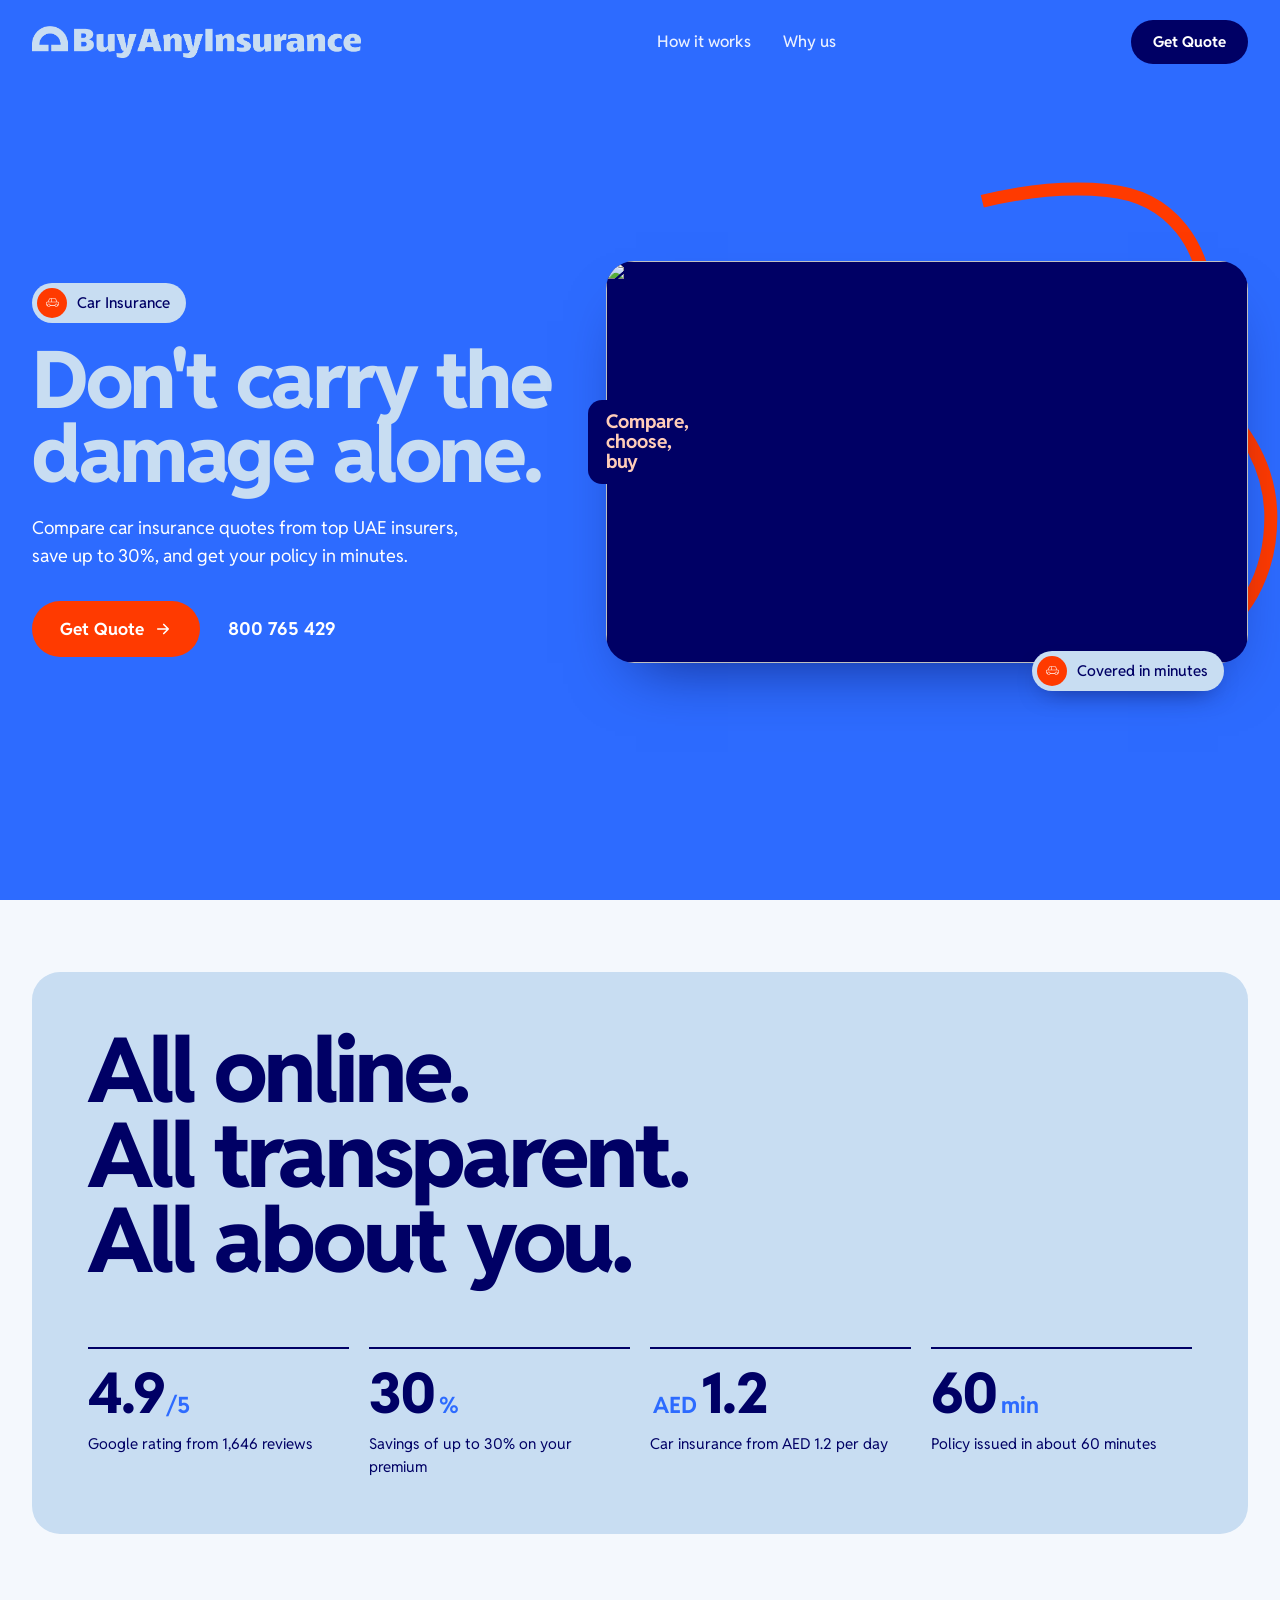
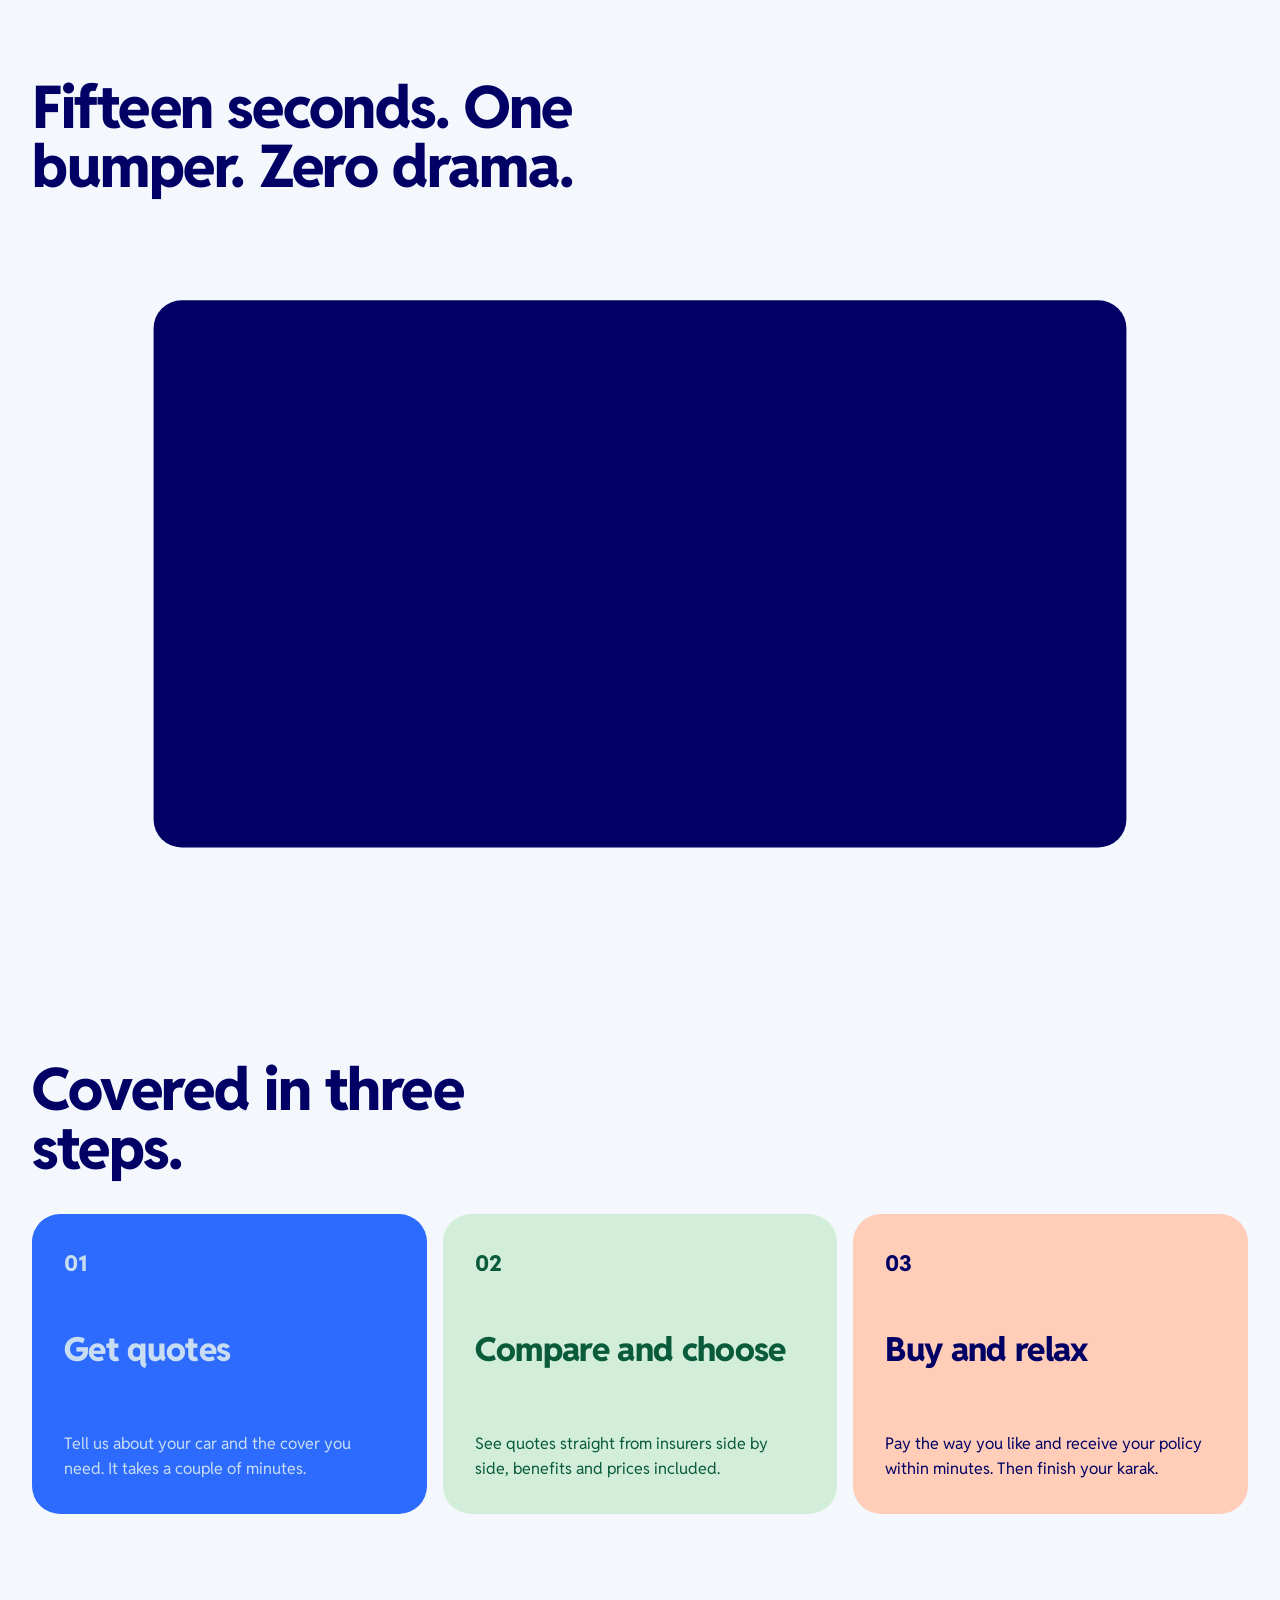
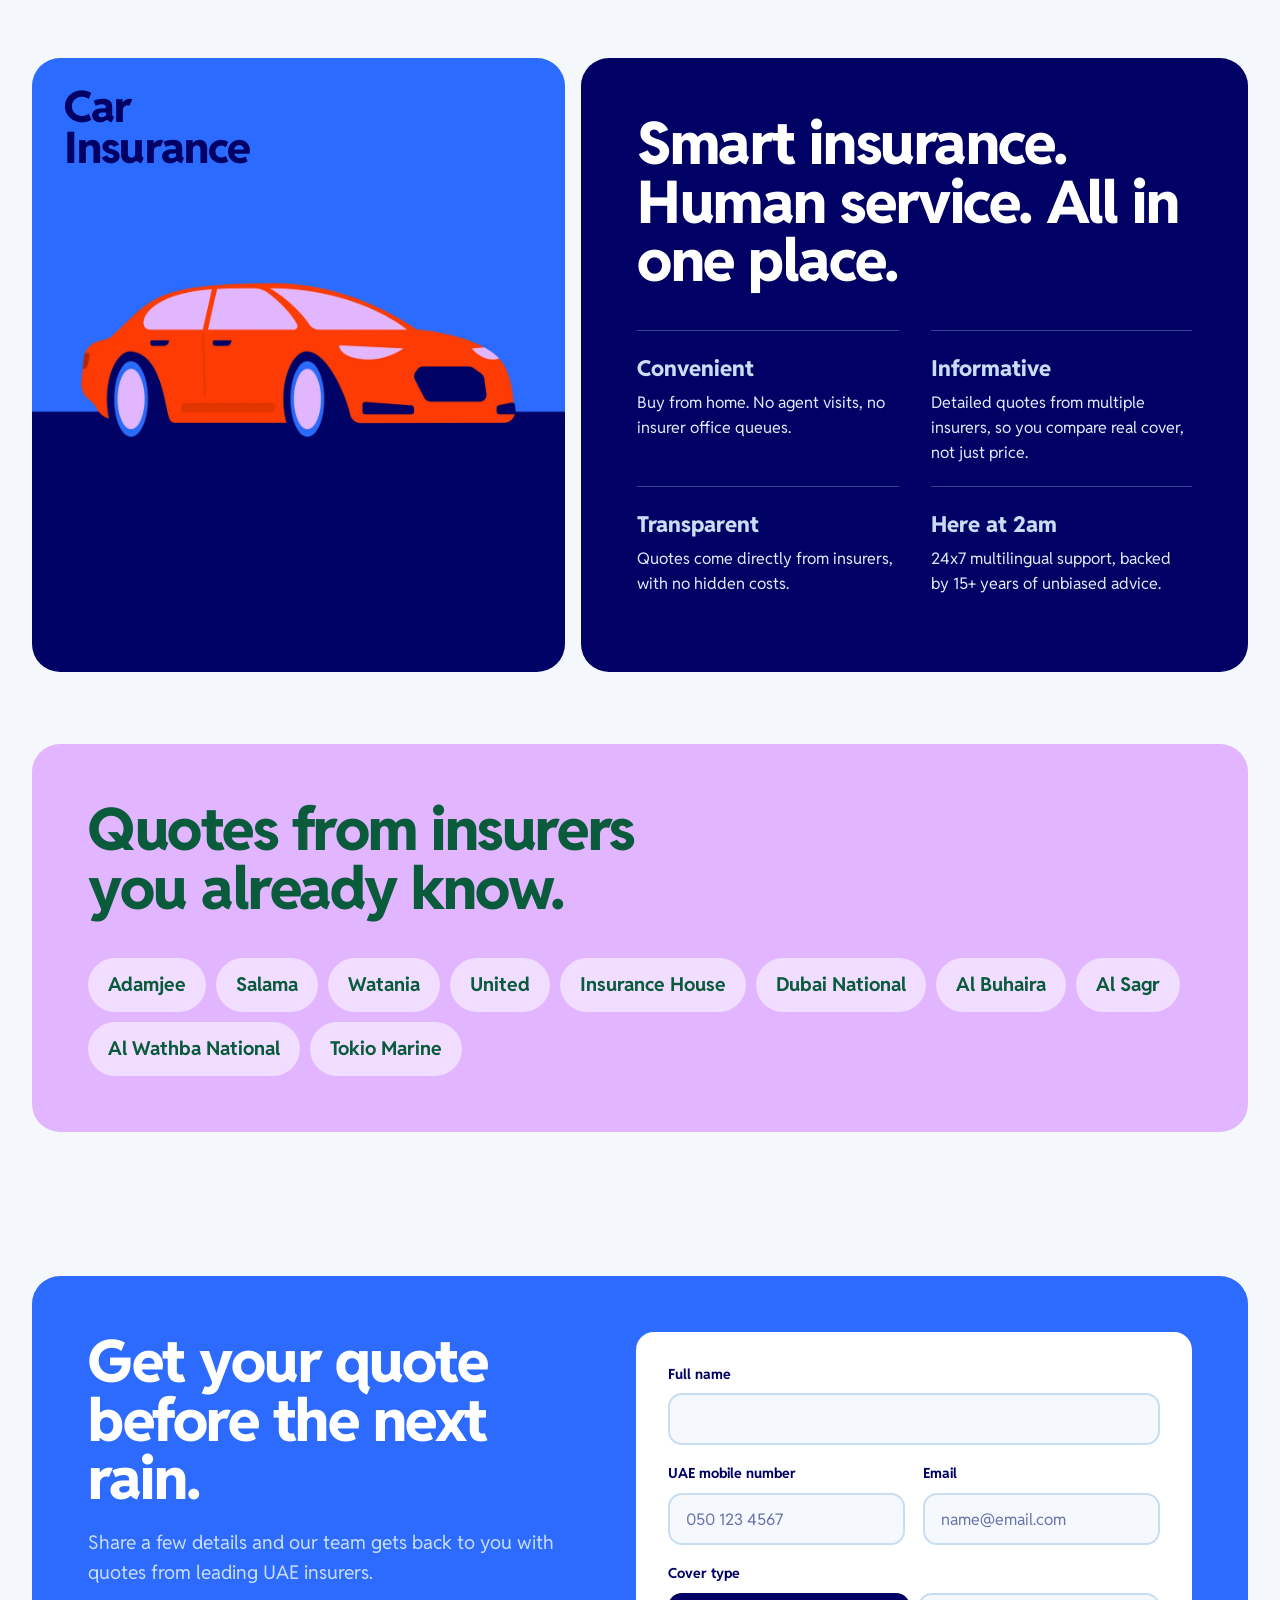
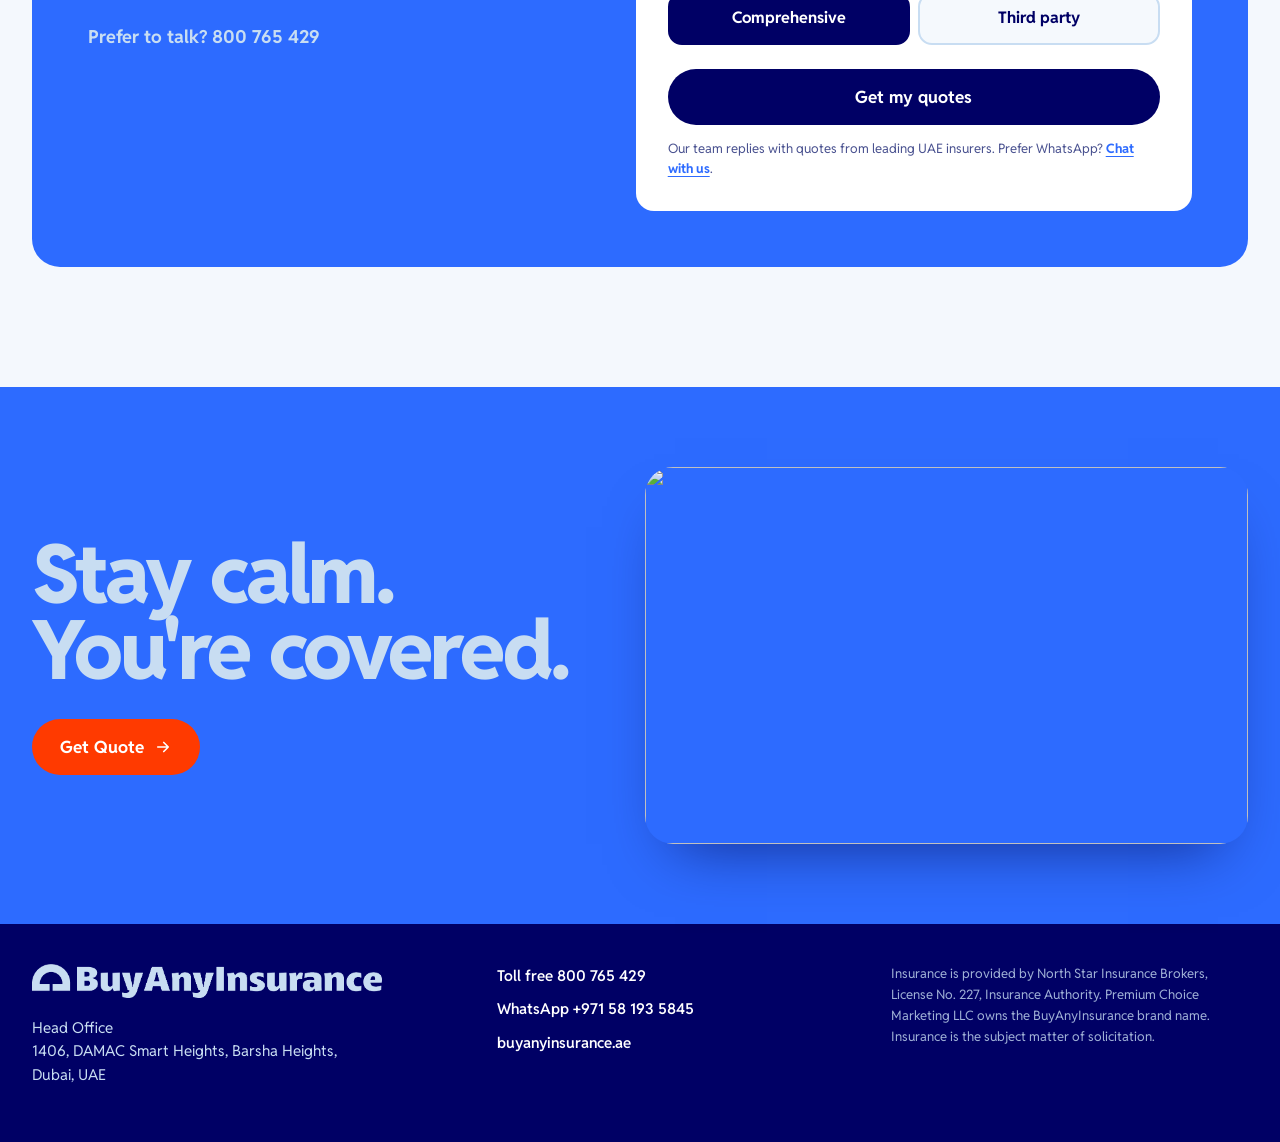
==== commit 7b2d5244: "Validate UAE mobile numbers and real email addresses on the page and server Co-Authored-By: Claude O" ====
--- a/index.html
+++ b/index.html
@@ -1,6 +1,13 @@
 <!doctype html>
 <html lang="en" class="no-js">
 <head>
+<!-- Google tag (GTM-KNGVK3FF) -->
+<script async src="https://www.googletagmanager.com/gtm.js?id=GTM-KNGVK3FF"></script>
+<script>
+  window.dataLayer = window.dataLayer || [];
+  function gtag(){dataLayer.push(arguments);}
+  gtag('js', new Date());
+</script>
 <meta charset="utf-8">
 <meta name="viewport" content="width=device-width, initial-scale=1">
 <title>Car Insurance in the UAE | BuyAnyInsurance</title>
@@ -166,9 +173,9 @@
         </div>
         <form class="form" id="quote-form" novalidate>
           <div class="fields">
-            <div class="field field--full"><label for="q-name">Full name</label><input id="q-name" name="name" autocomplete="name" required></div>
-            <div class="field"><label for="q-phone">Mobile number</label><input id="q-phone" name="phone" type="tel" autocomplete="tel" placeholder="05X XXX XXXX" required></div>
-            <div class="field"><label for="q-email">Email</label><input id="q-email" name="email" type="email" autocomplete="email" placeholder="you@example.com" required></div>
+            <div class="field field--full"><label for="q-name">Full name</label><input id="q-name" name="name" autocomplete="name" required aria-describedby="err-name"><p class="field-error" id="err-name" hidden></p></div>
+            <div class="field"><label for="q-phone">UAE mobile number</label><input id="q-phone" name="phone" type="tel" inputmode="tel" autocomplete="tel" placeholder="050 123 4567" maxlength="20" required aria-describedby="err-phone"><p class="field-error" id="err-phone" hidden></p></div>
+            <div class="field"><label for="q-email">Email</label><input id="q-email" name="email" type="email" inputmode="email" autocomplete="email" autocapitalize="off" spellcheck="false" placeholder="name@email.com" maxlength="160" required aria-describedby="err-email"><p class="field-error" id="err-email" hidden></p></div>
             <fieldset class="field field--full cover-choice">
               <legend>Cover type</legend>
               <div class="seg">
@@ -221,6 +228,7 @@
   </div>
 </footer>
 
+<script src="/validate.js" defer></script>
 <script src="/script.js" defer></script>
 </body>
 </html>
--- a/styles.css
+++ b/styles.css
@@ -27,6 +27,7 @@
 }
 
 *, *::before, *::after { box-sizing: border-box; }
+[hidden] { display: none !important; }
 html { scroll-behavior: smooth; }
 body {
   margin: 0; background: #f4f8fd; color: var(--navy);
@@ -286,3 +287,9 @@
 }
 .seg input:checked + span { background: var(--navy); border-color: var(--navy); color: #fff; }
 .seg input:focus-visible + span { box-shadow: 0 0 0 3px rgba(45,107,255,0.35); }
+
+/* ---------- field validation ---------- */
+.field-error { margin: 2px 0 0; font-size: 13px; font-weight: 600; color: #b3261e; line-height: 1.35; }
+.field-error button { padding: 0; border: 0; background: none; font: inherit; color: var(--blue); text-decoration: underline; text-underline-offset: 3px; cursor: pointer; }
+.field input[aria-invalid="true"] { border-color: #d93025; background: #fff6f5; }
+.field input[aria-invalid="true"]:focus { box-shadow: 0 0 0 3px rgba(217,48,37,0.2); }
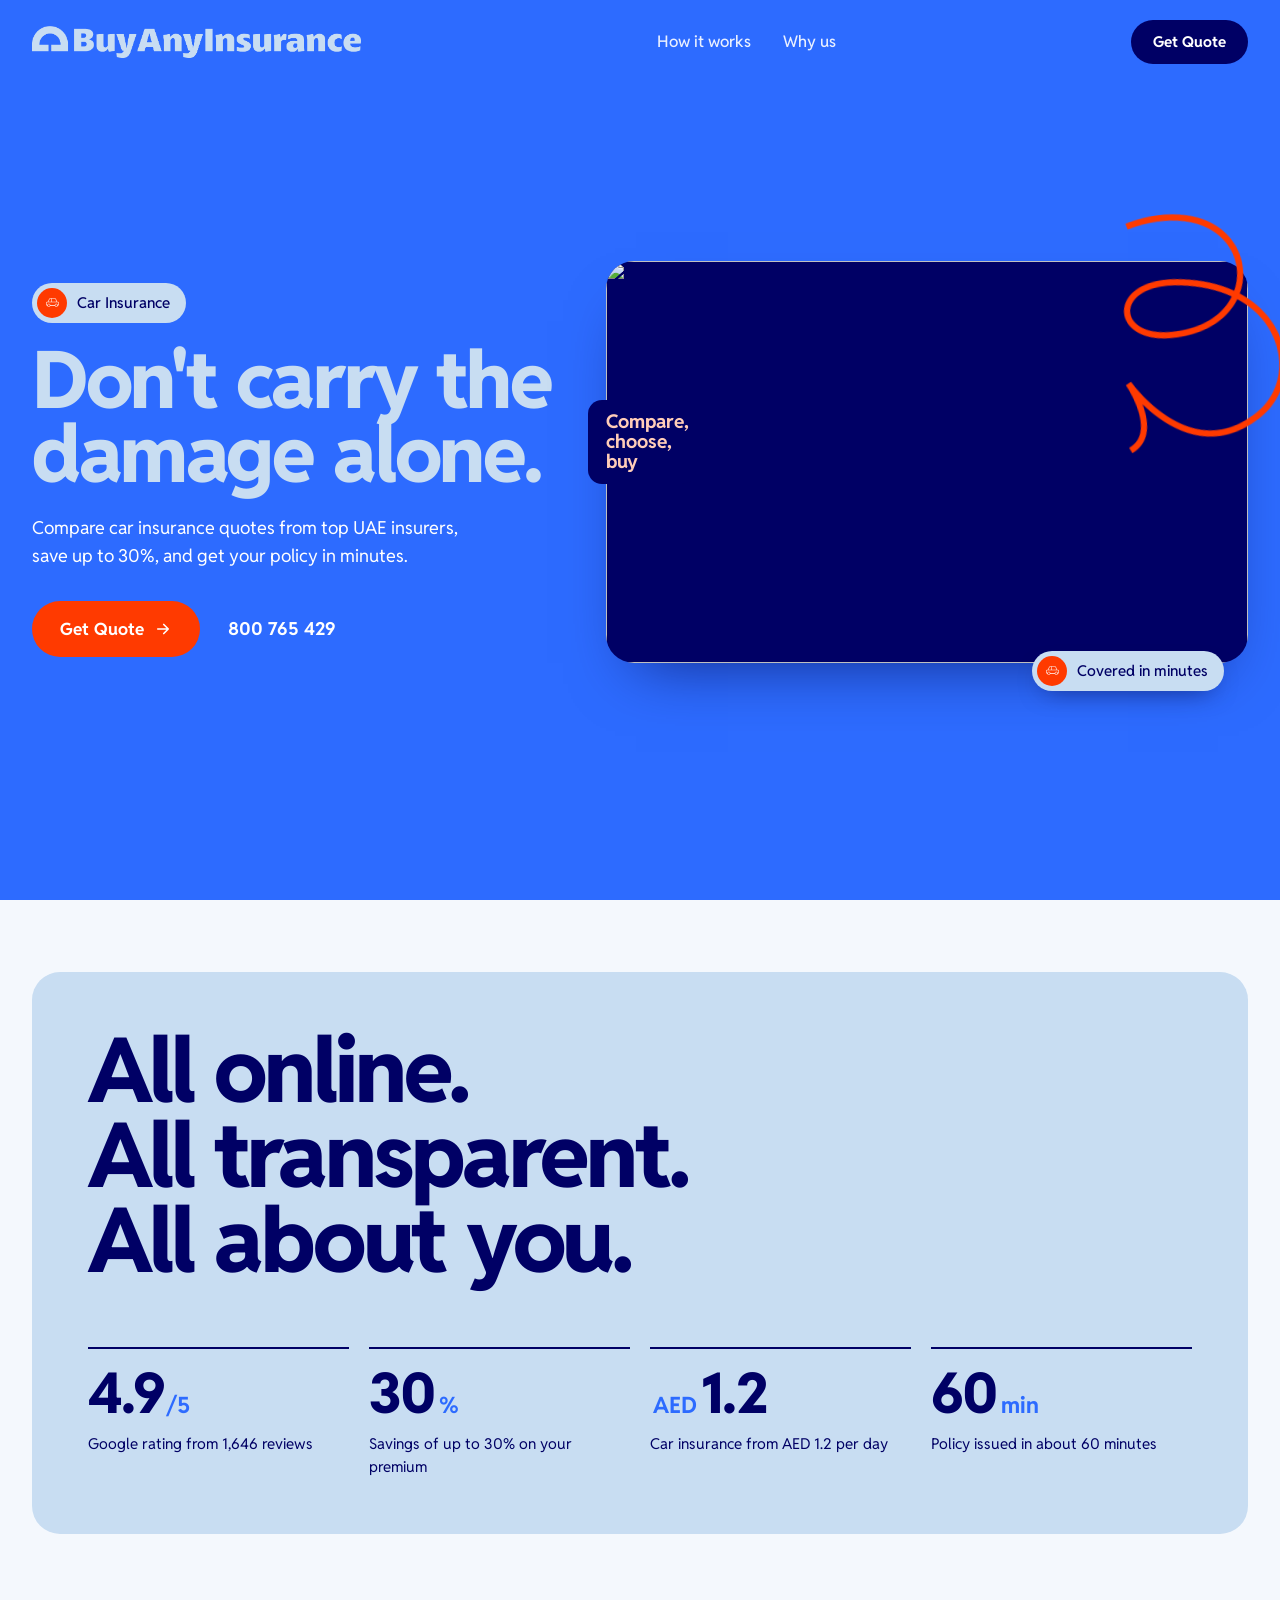
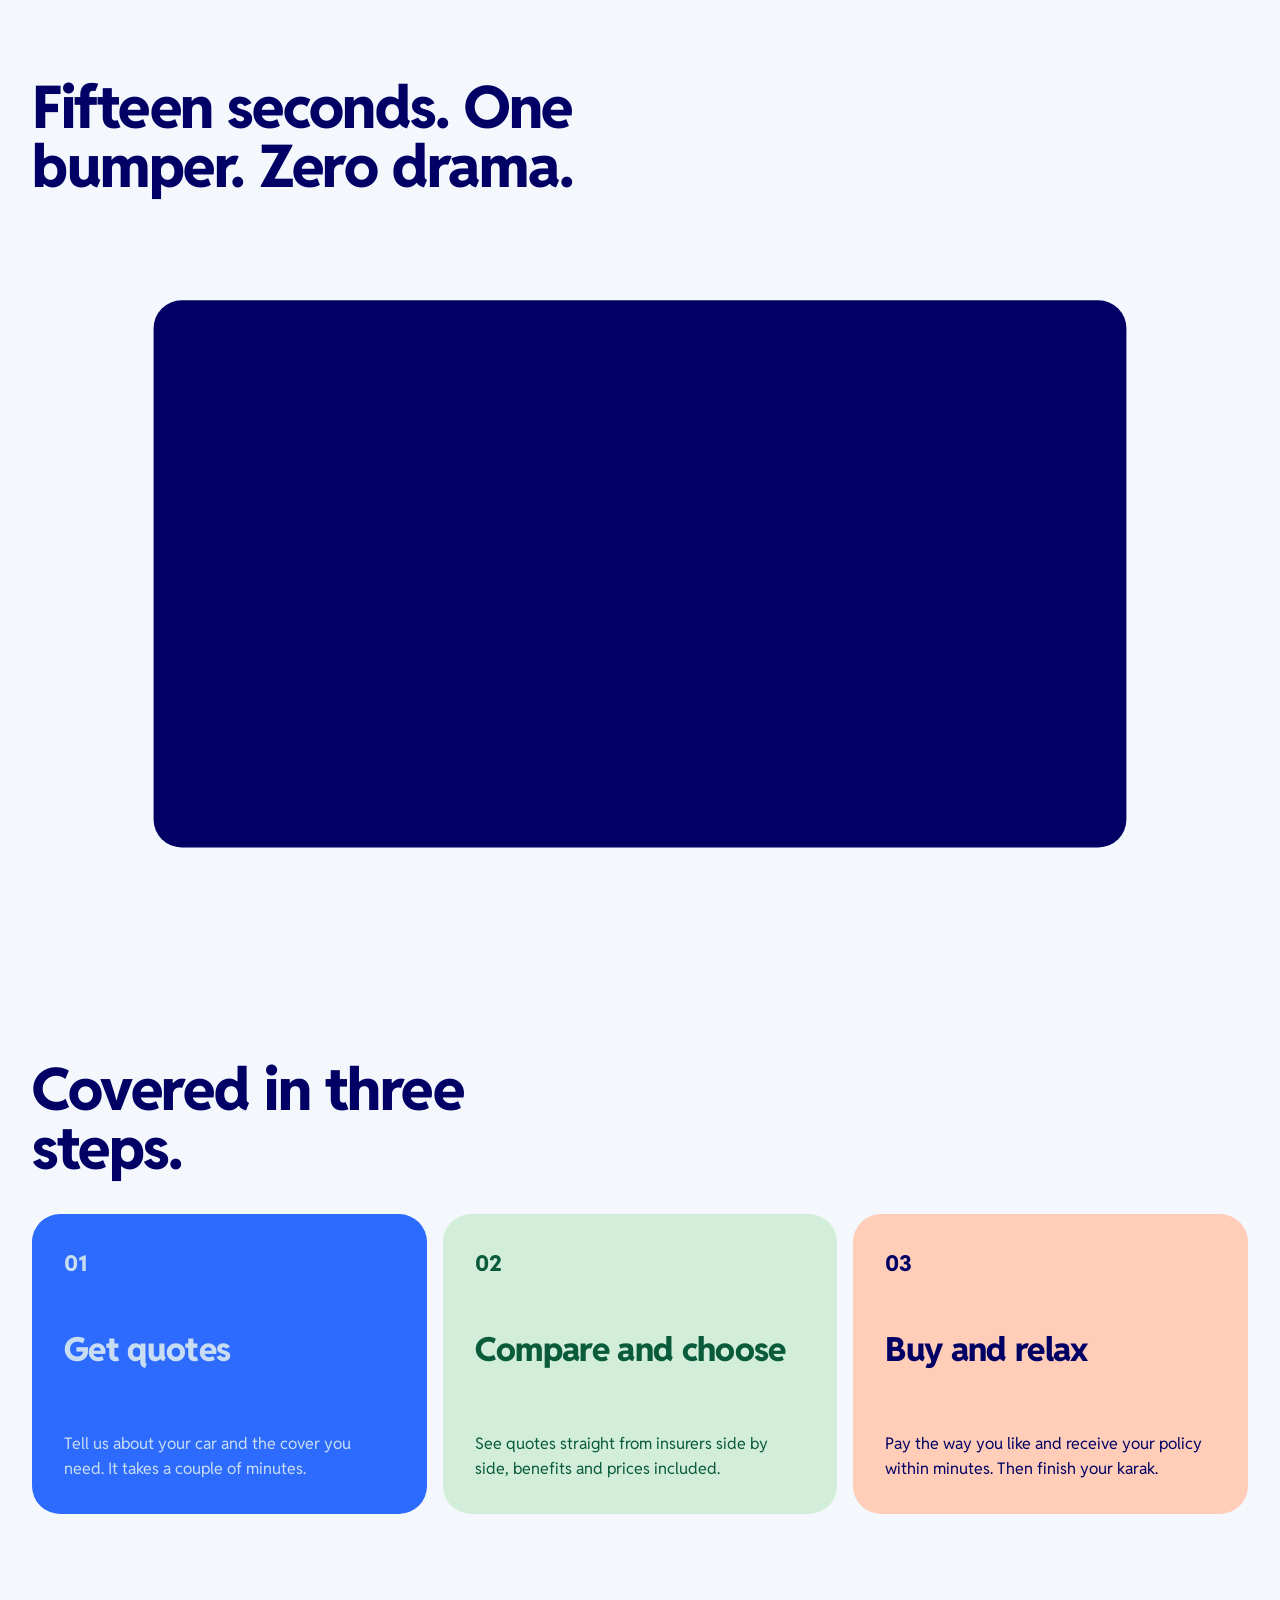
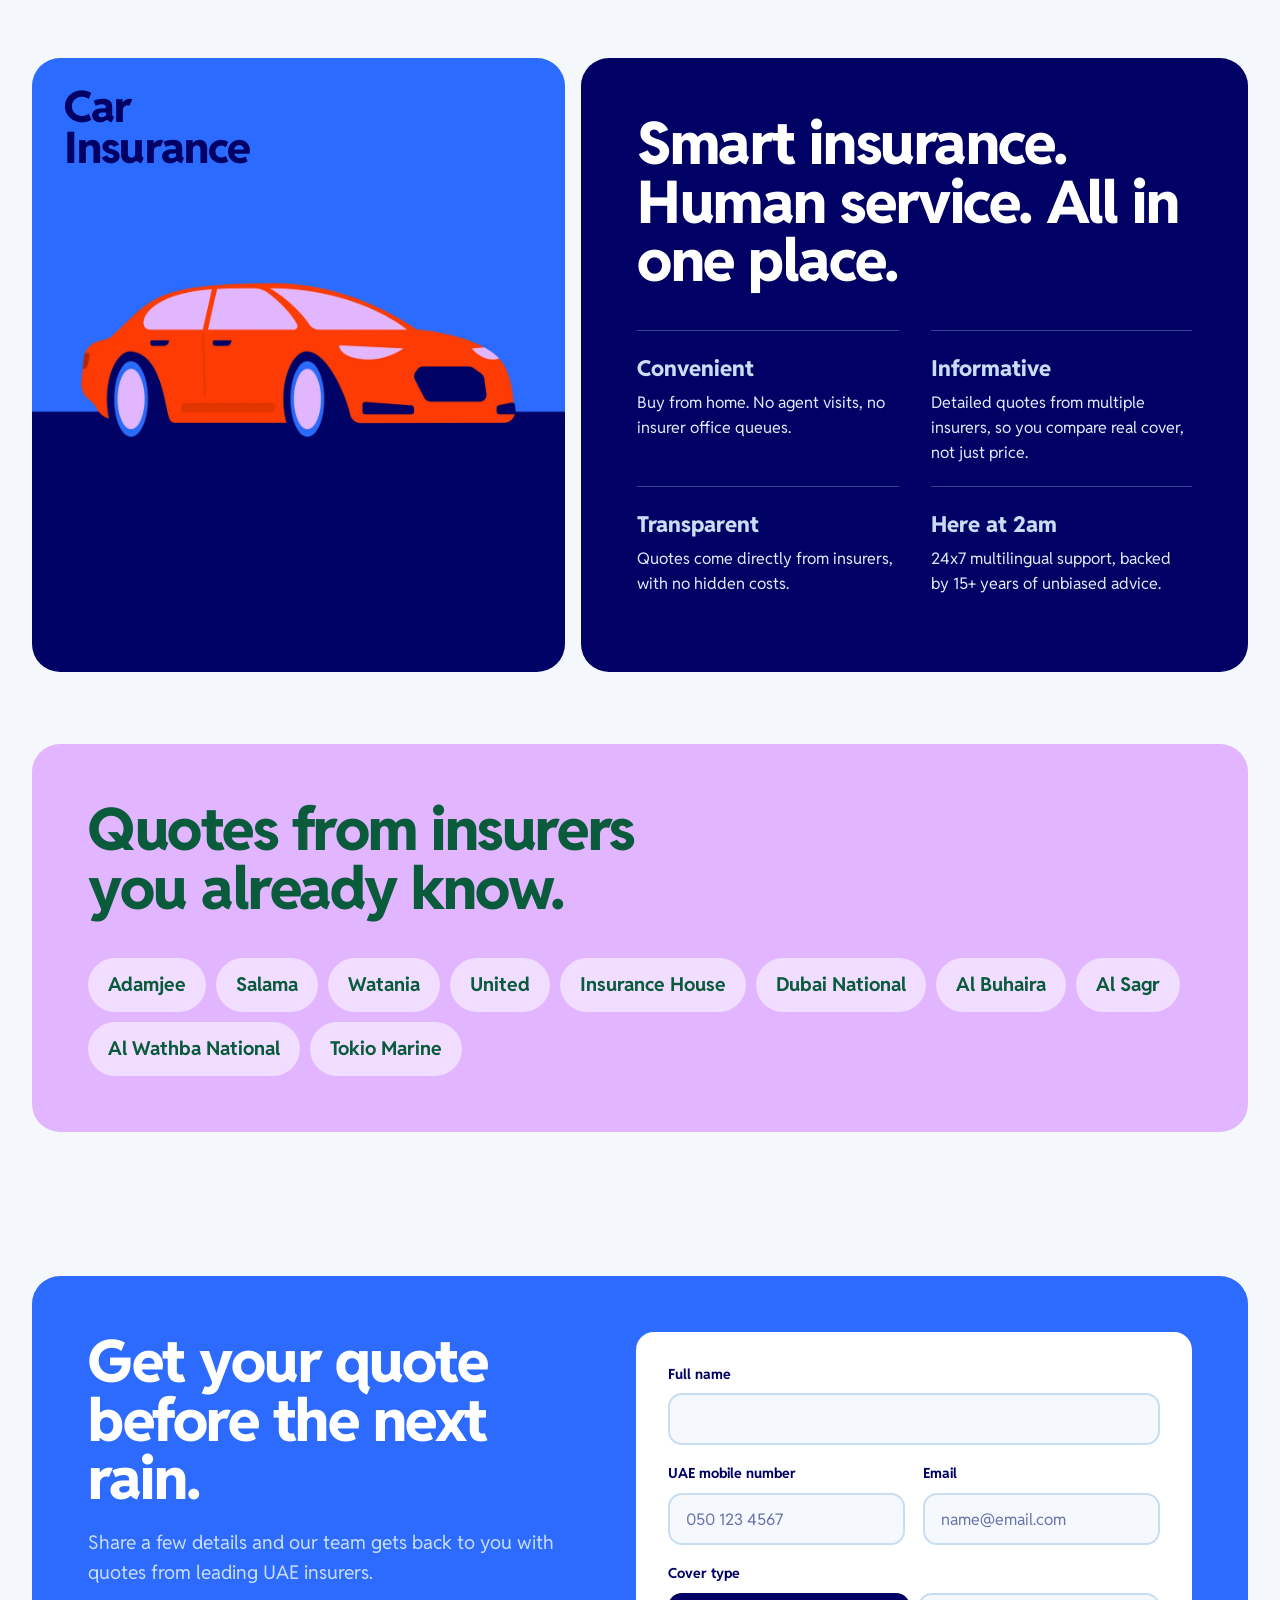
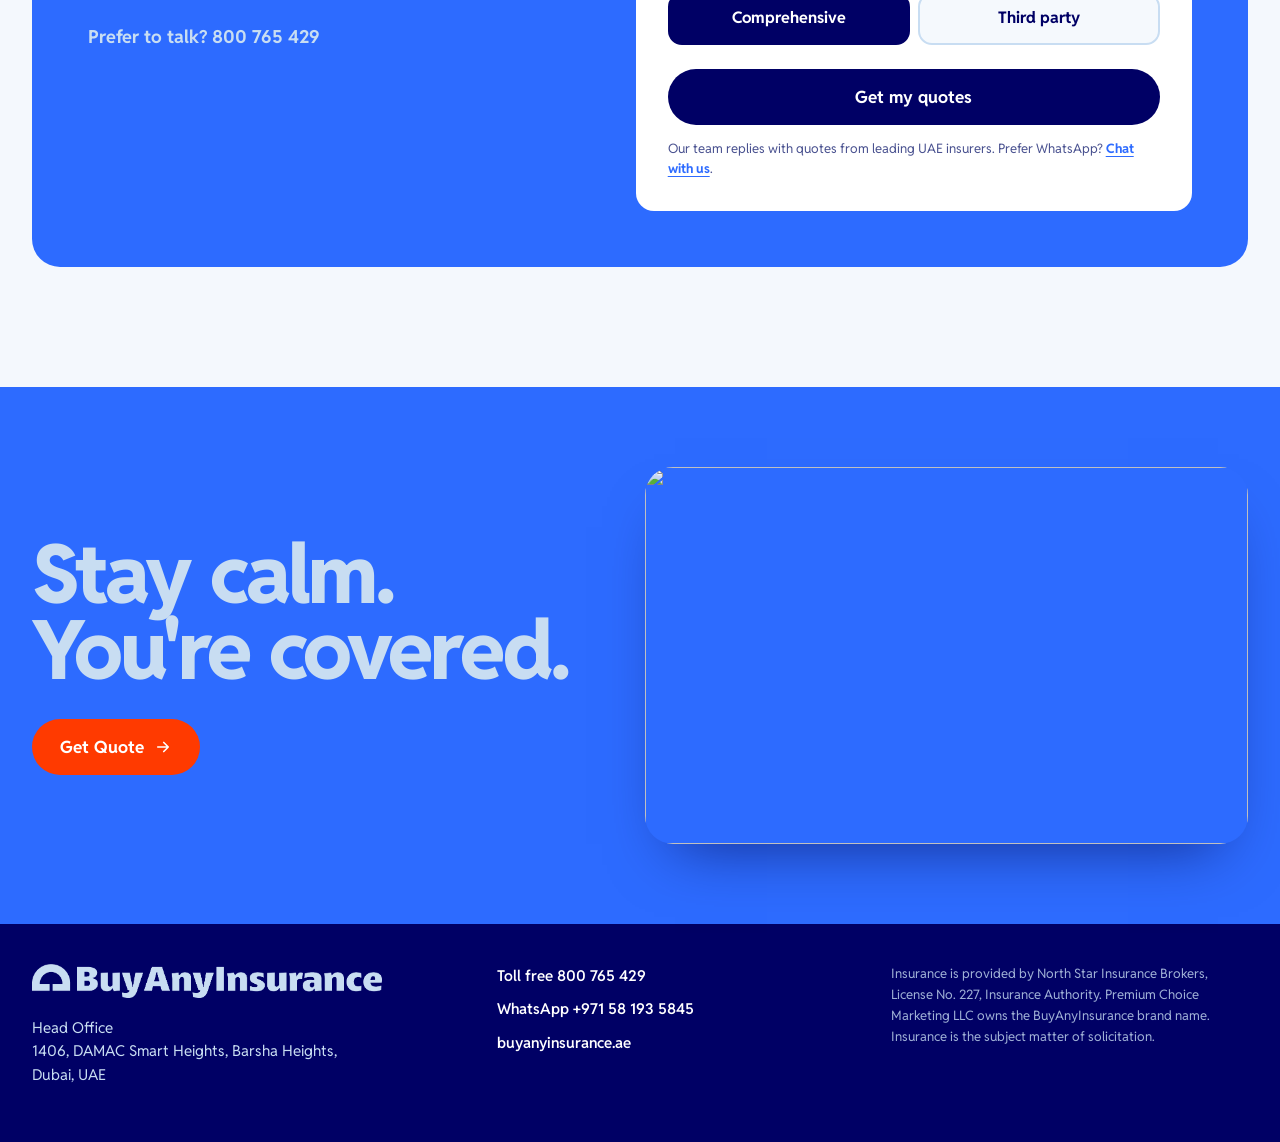
==== commit b6a42e14: "Hero: use the brand loop file in front of the photo card so it shows in full Co-Authored-By: Claude " ====
--- a/index.html
+++ b/index.html
@@ -61,9 +61,7 @@
         </div>
       </div>
       <div class="hero-visual" aria-hidden="true">
-        <svg class="doodle doodle--hero" viewBox="0 0 1470 2000" fill="none">
-          <path data-draw pathLength="1" d="M300 145C470 103 620 92 760 105C990 126 1135 300 1135 580C1135 850 900 1037 570 1037C350 1037 210 935 210 825C210 700 360 610 620 640C1010 690 1365 960 1365 1310C1365 1530 1260 1690 1130 1765C1010 1835 900 1860 800 1860C560 1860 330 1680 145 1370C210 1510 300 1800 90 1890"/>
-        </svg>
+        <img class="hero-loop" src="/brand/loop.png" alt="" width="700" height="972">
         <div class="hero-card">
           <img src="https://d2ol7oe51mr4n9.cloudfront.net/user_3Di5qPzoAHKv5CR6Y1cNTvrEu5O/8d938721-3f81-46f4-abce-9f1b1217a7c1.webp" alt="" width="2560" height="1434">
         </div>
@@ -174,7 +172,7 @@
         <form class="form" id="quote-form" novalidate>
           <div class="fields">
             <div class="field field--full"><label for="q-name">Full name</label><input id="q-name" name="name" autocomplete="name" required aria-describedby="err-name"><p class="field-error" id="err-name" hidden></p></div>
-            <div class="field"><label for="q-phone">UAE mobile number</label><input id="q-phone" name="phone" type="tel" inputmode="tel" autocomplete="tel" placeholder="050 123 4567" maxlength="20" required aria-describedby="err-phone"><p class="field-error" id="err-phone" hidden></p></div>
+            <div class="field"><label for="q-phone">UAE mobile number</label><input id="q-phone" name="phone" type="tel" inputmode="tel" autocomplete="tel" placeholder="050 123 4567" maxlength="17" required aria-describedby="err-phone"><p class="field-error" id="err-phone" hidden></p></div>
             <div class="field"><label for="q-email">Email</label><input id="q-email" name="email" type="email" inputmode="email" autocomplete="email" autocapitalize="off" spellcheck="false" placeholder="name@email.com" maxlength="160" required aria-describedby="err-email"><p class="field-error" id="err-email" hidden></p></div>
             <fieldset class="field field--full cover-choice">
               <legend>Cover type</legend>
--- a/styles.css
+++ b/styles.css
@@ -136,14 +136,15 @@
   background: var(--navy); box-shadow: 0 30px 60px -30px rgba(0,0,60,0.6);
 }
 .hero-card img { width: 100%; height: 100%; object-fit: cover; object-position: center 45%; }
-.doodle--hero { width: 62%; right: -8%; top: -12%; z-index: 0; }
+.hero-loop { position: absolute; z-index: 3; width: 26%; height: auto; right: -5%; top: -2%; pointer-events: none; transform: rotate(-8deg); animation: loop-in 1s cubic-bezier(.2,.7,.2,1) 0.2s both; }
+@keyframes loop-in { from { opacity: 0; transform: rotate(-20deg) scale(0.85); } to { opacity: 1; transform: rotate(-8deg) scale(1); } }
 .hero-tag { position: absolute; z-index: 2; left: -18px; top: 36%; }
 .hero-chip { position: absolute; z-index: 2; right: 24px; bottom: 28px; box-shadow: 0 10px 24px -12px rgba(0,0,60,0.6); }
 .tag--navy { background: var(--navy); color: var(--peach); }
 @media (max-width: 999px) {
   .hero-visual { padding: 24px 0 40px; }
   .hero-tag { left: -6px; top: auto; bottom: 64px; font-size: 16px; }
-  .doodle--hero { width: 70%; right: -14%; top: -10%; }
+  .hero-loop { width: 24%; right: -3%; top: -4%; }
 }
 
 /* ---------- blocks and cards ---------- */
@@ -262,6 +263,7 @@
   [data-parallax-title] { transform: none !important; }
   .film-frame { clip-path: inset(0 round var(--radius)) !important; }
   .doodle path { stroke-dashoffset: 0 !important; }
+  .hero-loop { animation: none; }
   .tile:hover, .btn:hover { transform: none; }
 }
 
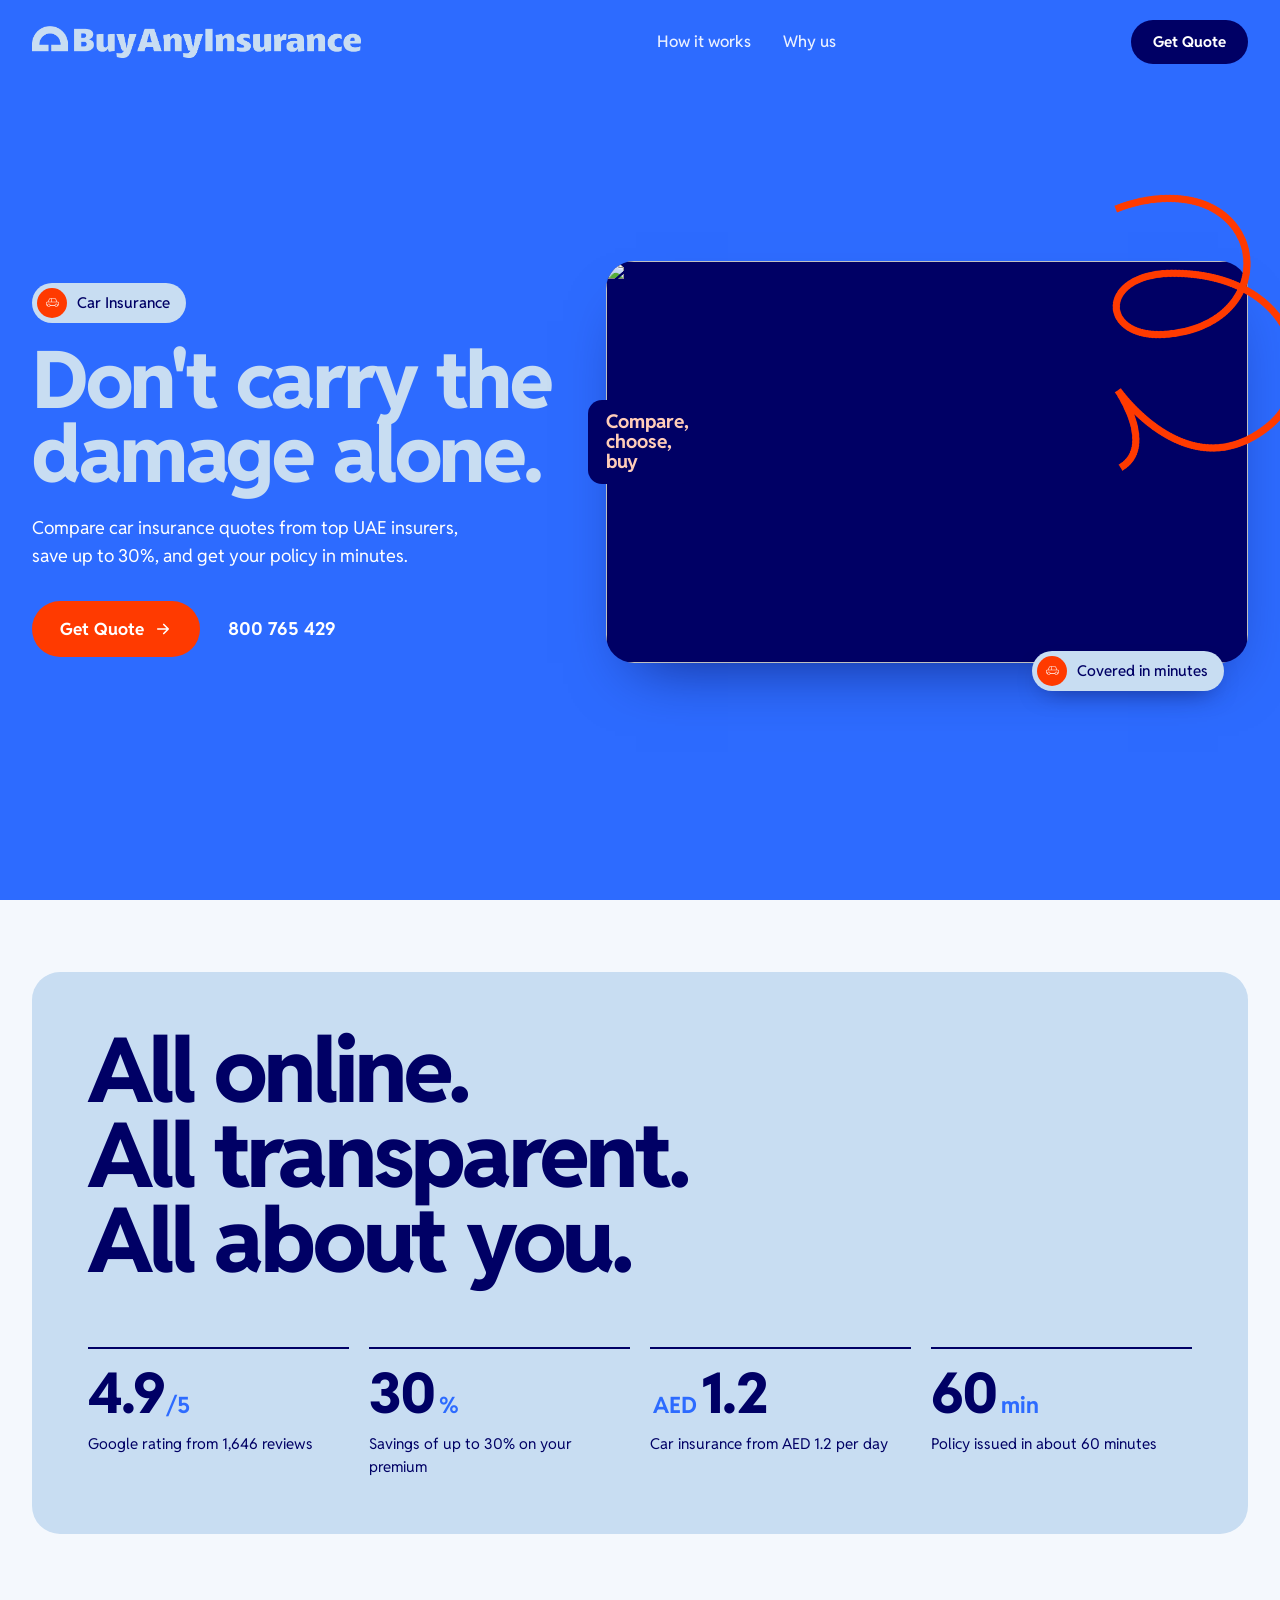
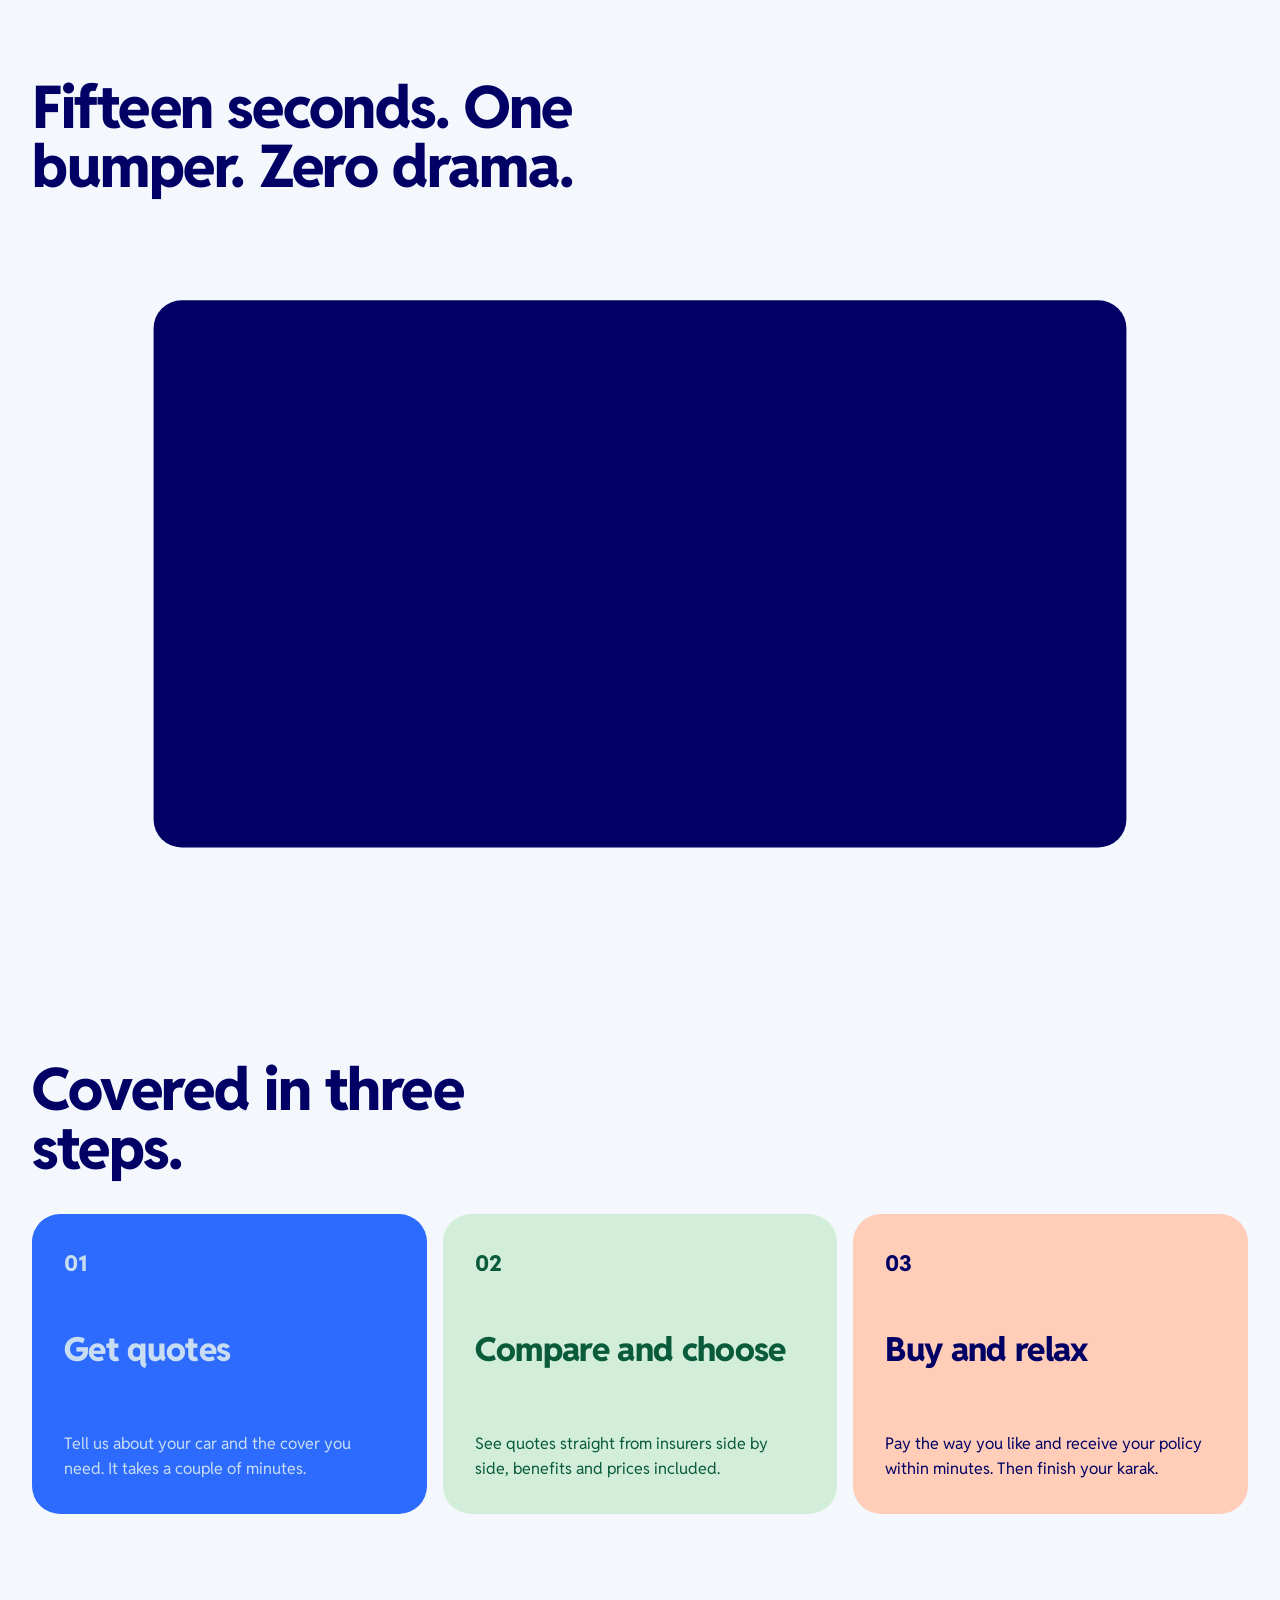
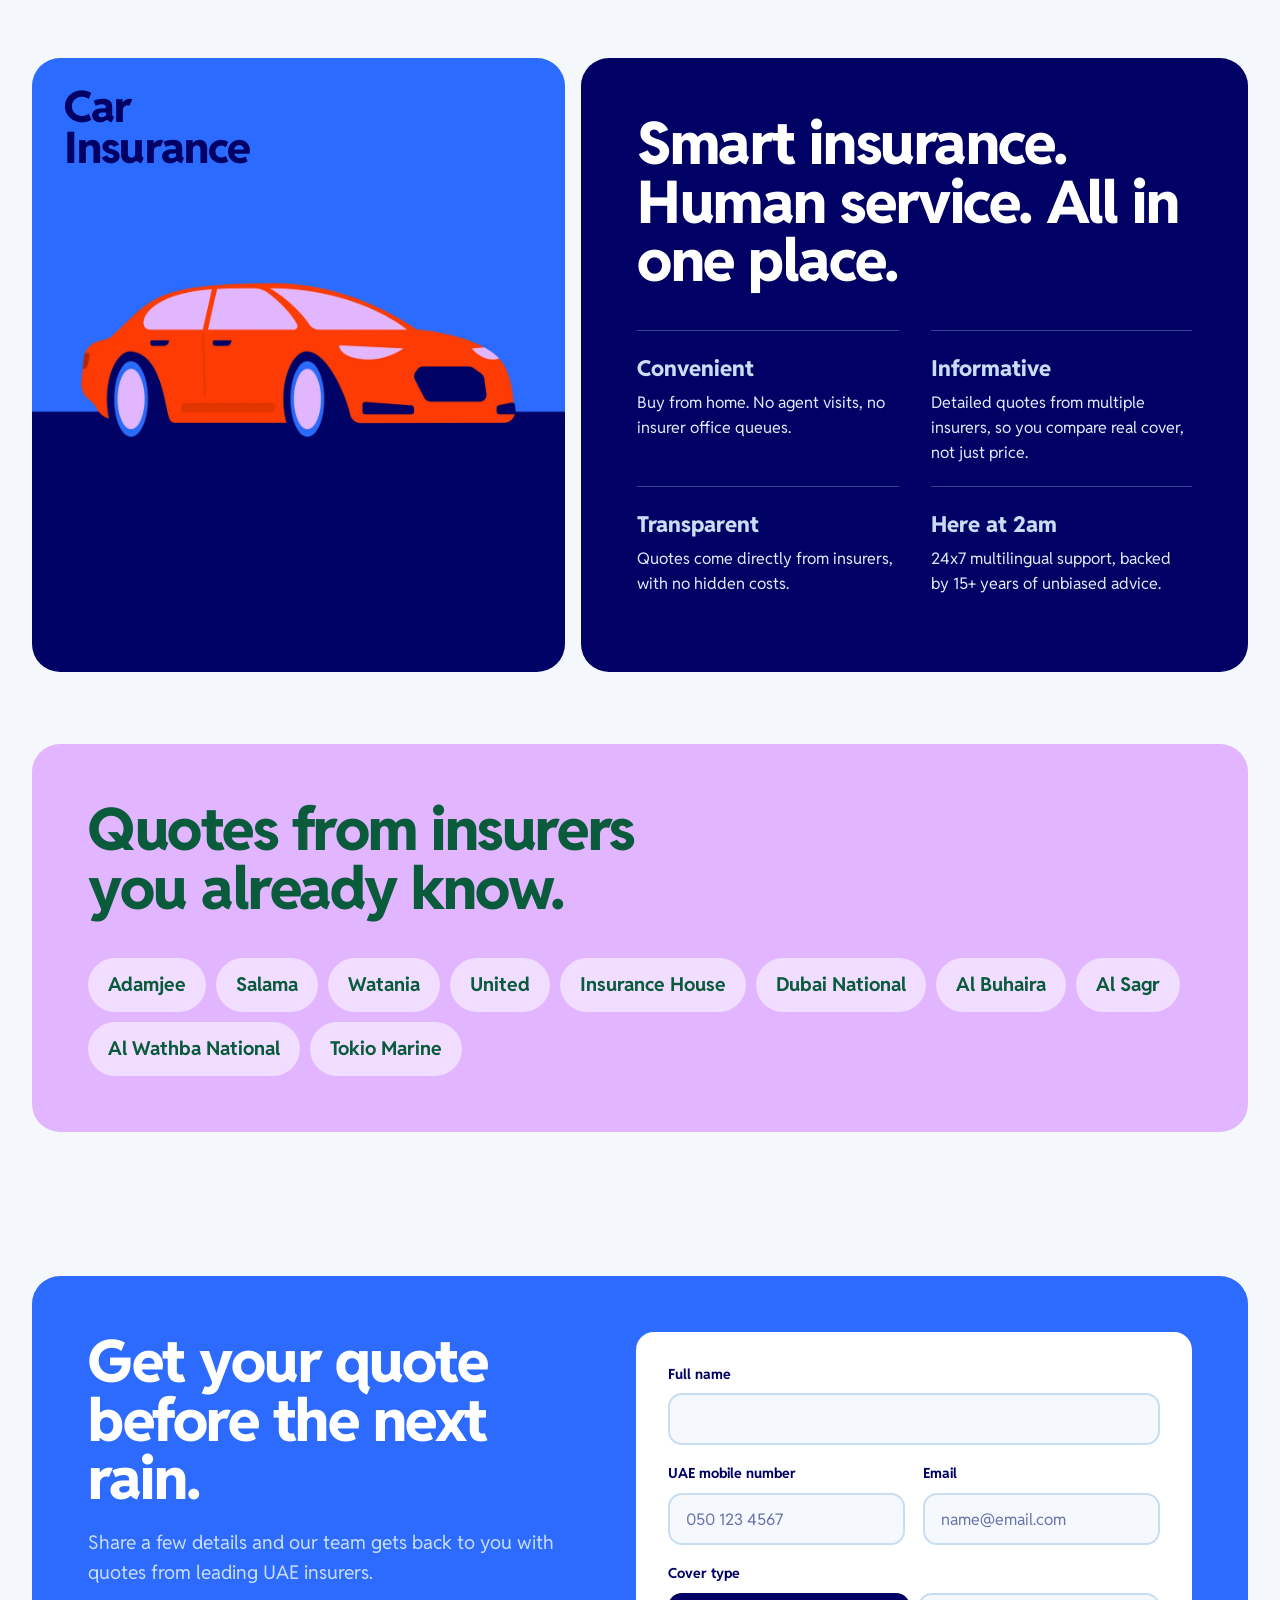
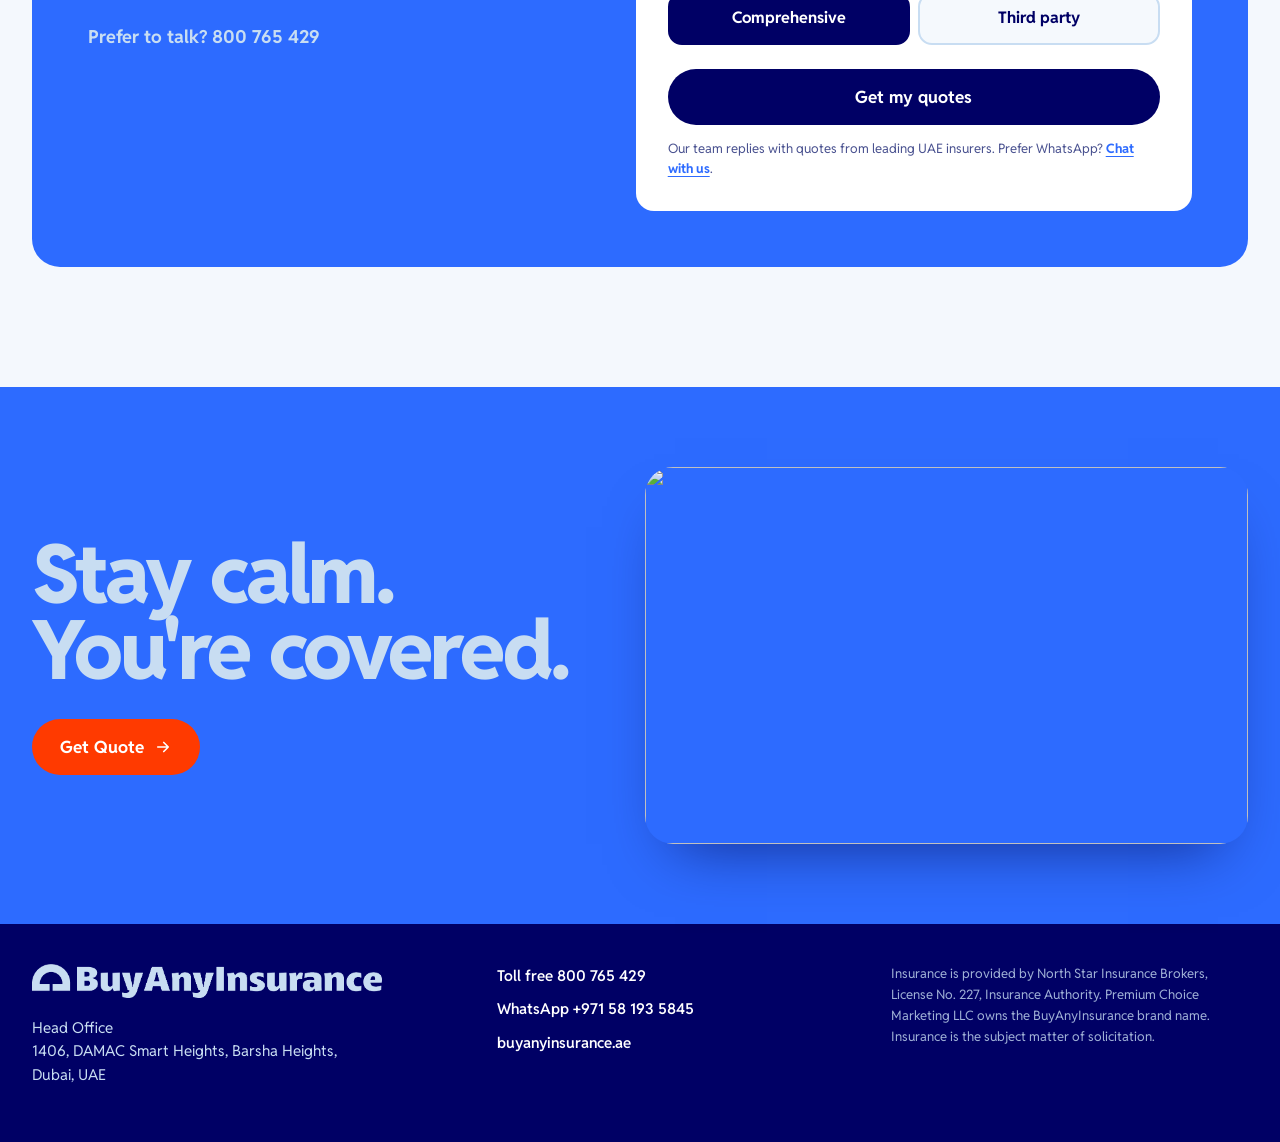
==== commit d12c756a: "Header uses the bumper scene from the film Co-Authored-By: Claude Opus 5.5 <noreply@anthropic.com> C" ====
--- a/index.html
+++ b/index.html
@@ -24,7 +24,7 @@
 <link rel="preconnect" href="https://d2ol7oe51mr4n9.cloudfront.net">
 <link rel="preload" as="font" type="font/woff" href="/fonts/RedditSans-ExtraBold.woff" crossorigin>
 <link rel="preload" as="font" type="font/woff" href="/fonts/RedditSans-Regular.woff" crossorigin>
-<link rel="preload" as="image" href="https://d2ol7oe51mr4n9.cloudfront.net/user_3Di5qPzoAHKv5CR6Y1cNTvrEu5O/8d938721-3f81-46f4-abce-9f1b1217a7c1.webp">
+<link rel="preload" as="image" href="https://d2ol7oe51mr4n9.cloudfront.net/user_3Di5qPzoAHKv5CR6Y1cNTvrEu5O/1d9c44e5-3917-4a4d-af52-bb33f4597654.webp">
 <link rel="stylesheet" href="/styles.css">
 </head>
 <body>
@@ -63,7 +63,7 @@
       <div class="hero-visual" aria-hidden="true">
         <img class="hero-loop" src="/brand/loop.png" alt="" width="700" height="972">
         <div class="hero-card">
-          <img src="https://d2ol7oe51mr4n9.cloudfront.net/user_3Di5qPzoAHKv5CR6Y1cNTvrEu5O/8d938721-3f81-46f4-abce-9f1b1217a7c1.webp" alt="" width="2560" height="1434">
+          <img src="https://d2ol7oe51mr4n9.cloudfront.net/user_3Di5qPzoAHKv5CR6Y1cNTvrEu5O/1d9c44e5-3917-4a4d-af52-bb33f4597654.webp" alt="" width="1280" height="716">
         </div>
         <span class="tag tag--navy hero-tag">Compare,<br>choose, buy</span>
         <span class="chip chip--light hero-chip"><span class="chip-ico chip-ico--orange"><i class="ico ico--car"></i></span>Covered in minutes</span>
--- a/styles.css
+++ b/styles.css
@@ -136,7 +136,7 @@
   background: var(--navy); box-shadow: 0 30px 60px -30px rgba(0,0,60,0.6);
 }
 .hero-card img { width: 100%; height: 100%; object-fit: cover; object-position: center 45%; }
-.hero-loop { position: absolute; z-index: 3; width: 26%; height: auto; right: -5%; top: -2%; pointer-events: none; transform: rotate(-8deg); animation: loop-in 1s cubic-bezier(.2,.7,.2,1) 0.2s both; }
+.hero-loop { position: absolute; z-index: 3; width: 30%; height: auto; right: -7%; top: -6%; pointer-events: none; transform: rotate(-8deg); animation: loop-in 1s cubic-bezier(.2,.7,.2,1) 0.2s both; }
 @keyframes loop-in { from { opacity: 0; transform: rotate(-20deg) scale(0.85); } to { opacity: 1; transform: rotate(-8deg) scale(1); } }
 .hero-tag { position: absolute; z-index: 2; left: -18px; top: 36%; }
 .hero-chip { position: absolute; z-index: 2; right: 24px; bottom: 28px; box-shadow: 0 10px 24px -12px rgba(0,0,60,0.6); }
@@ -144,7 +144,7 @@
 @media (max-width: 999px) {
   .hero-visual { padding: 24px 0 40px; }
   .hero-tag { left: -6px; top: auto; bottom: 64px; font-size: 16px; }
-  .hero-loop { width: 24%; right: -3%; top: -4%; }
+  .hero-loop { width: 22%; right: 1%; top: -2%; }
 }
 
 /* ---------- blocks and cards ---------- */
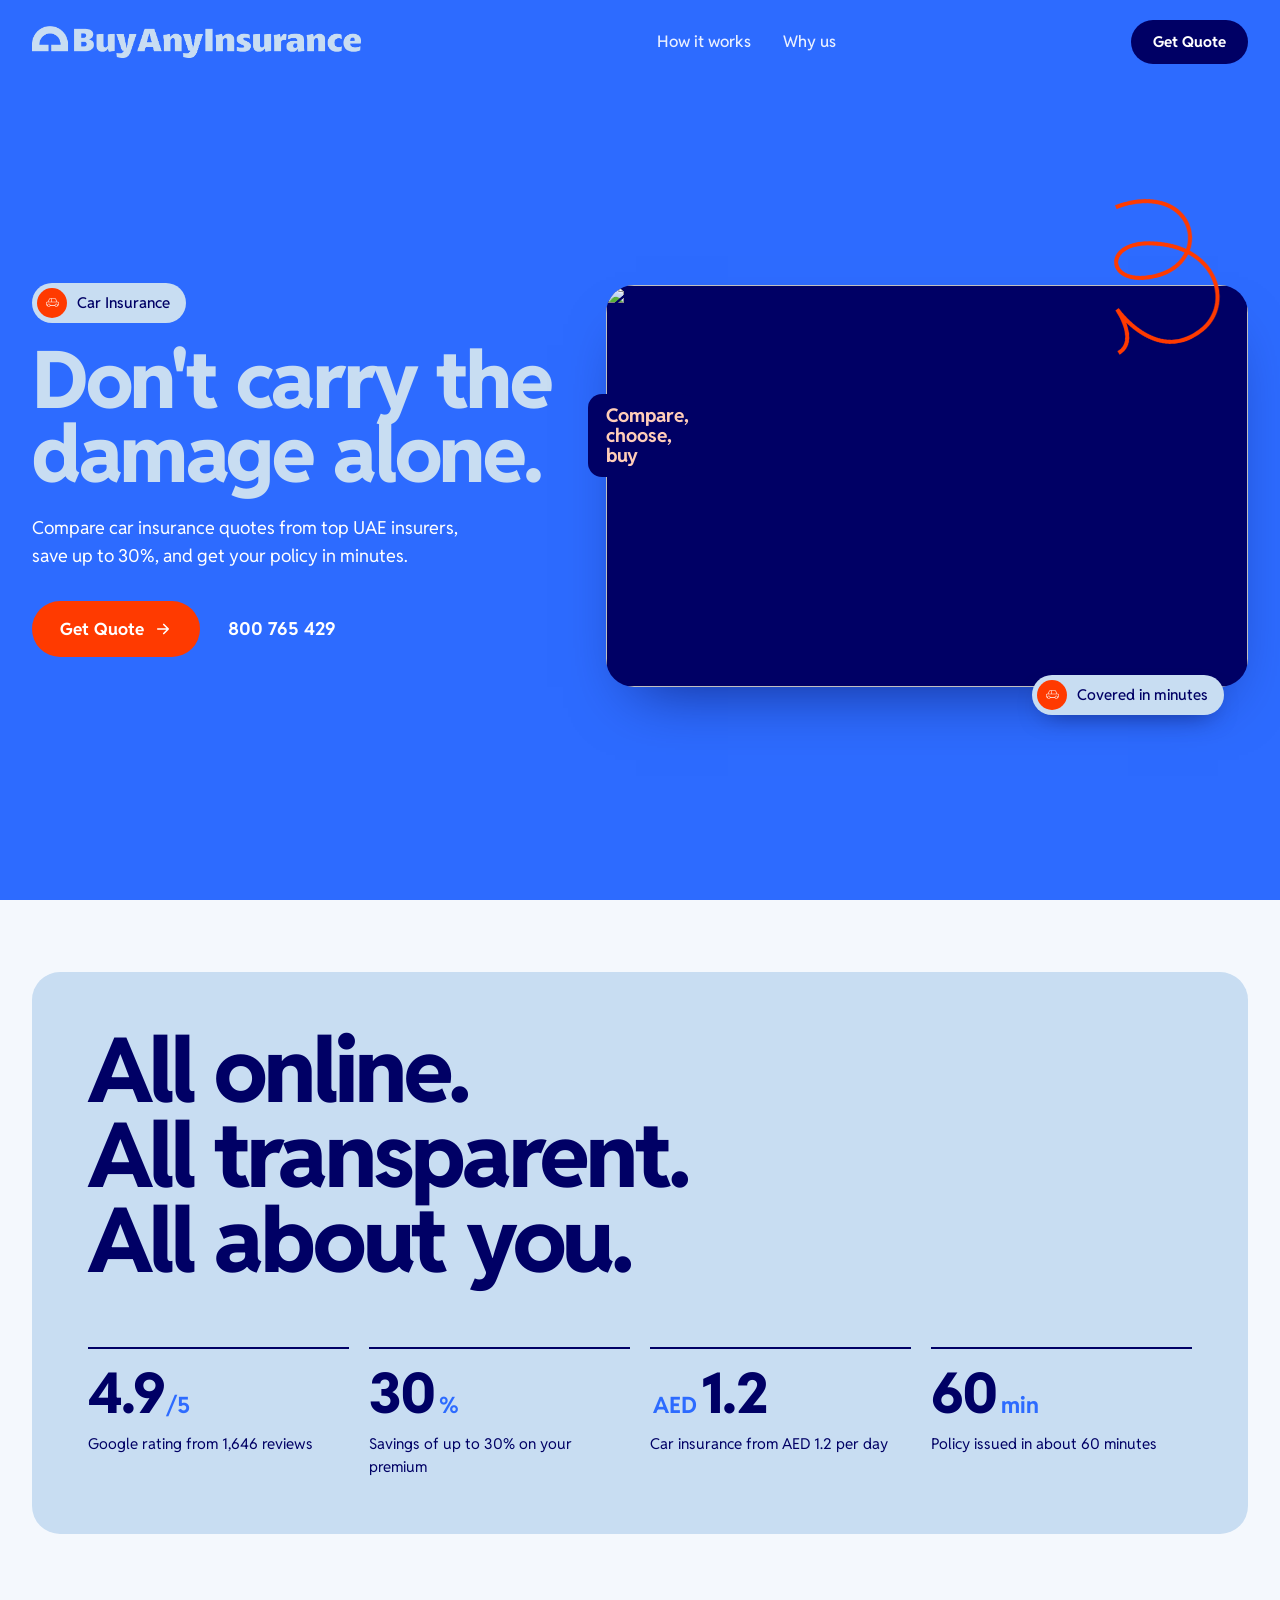
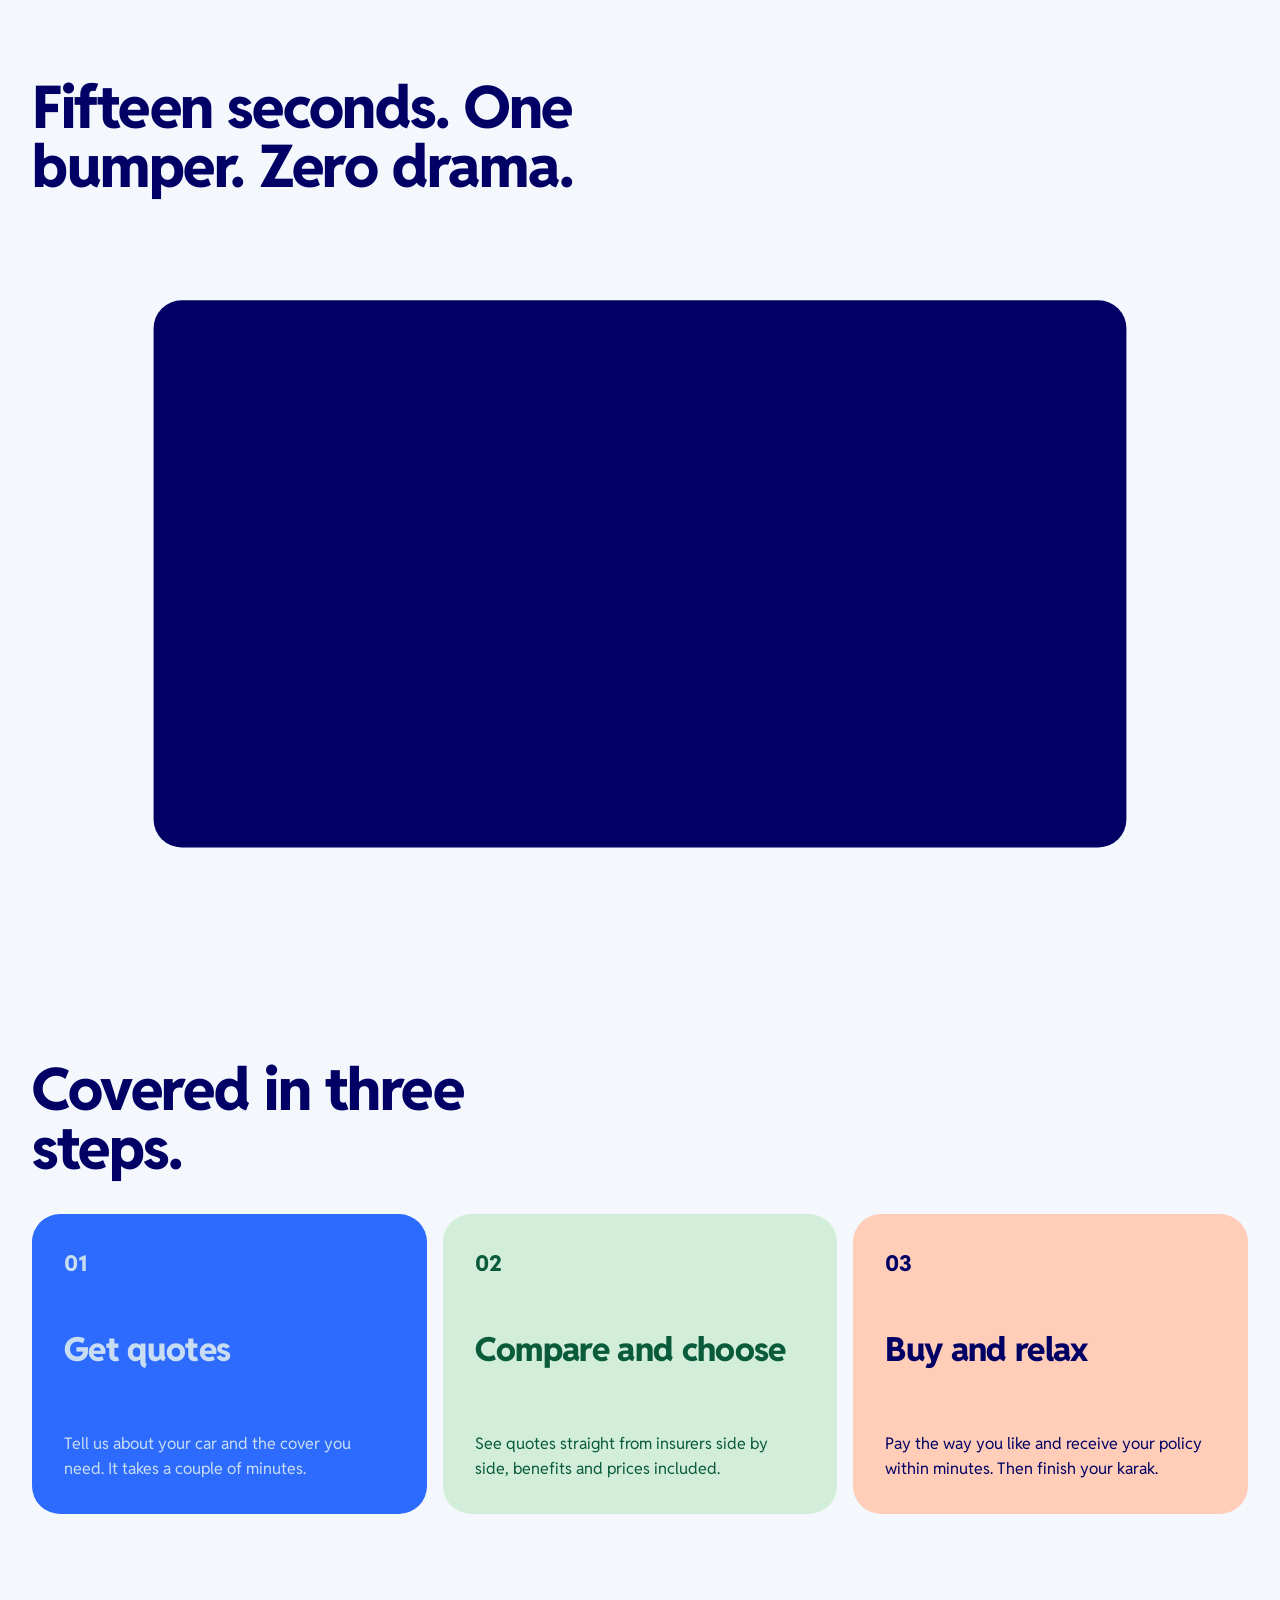
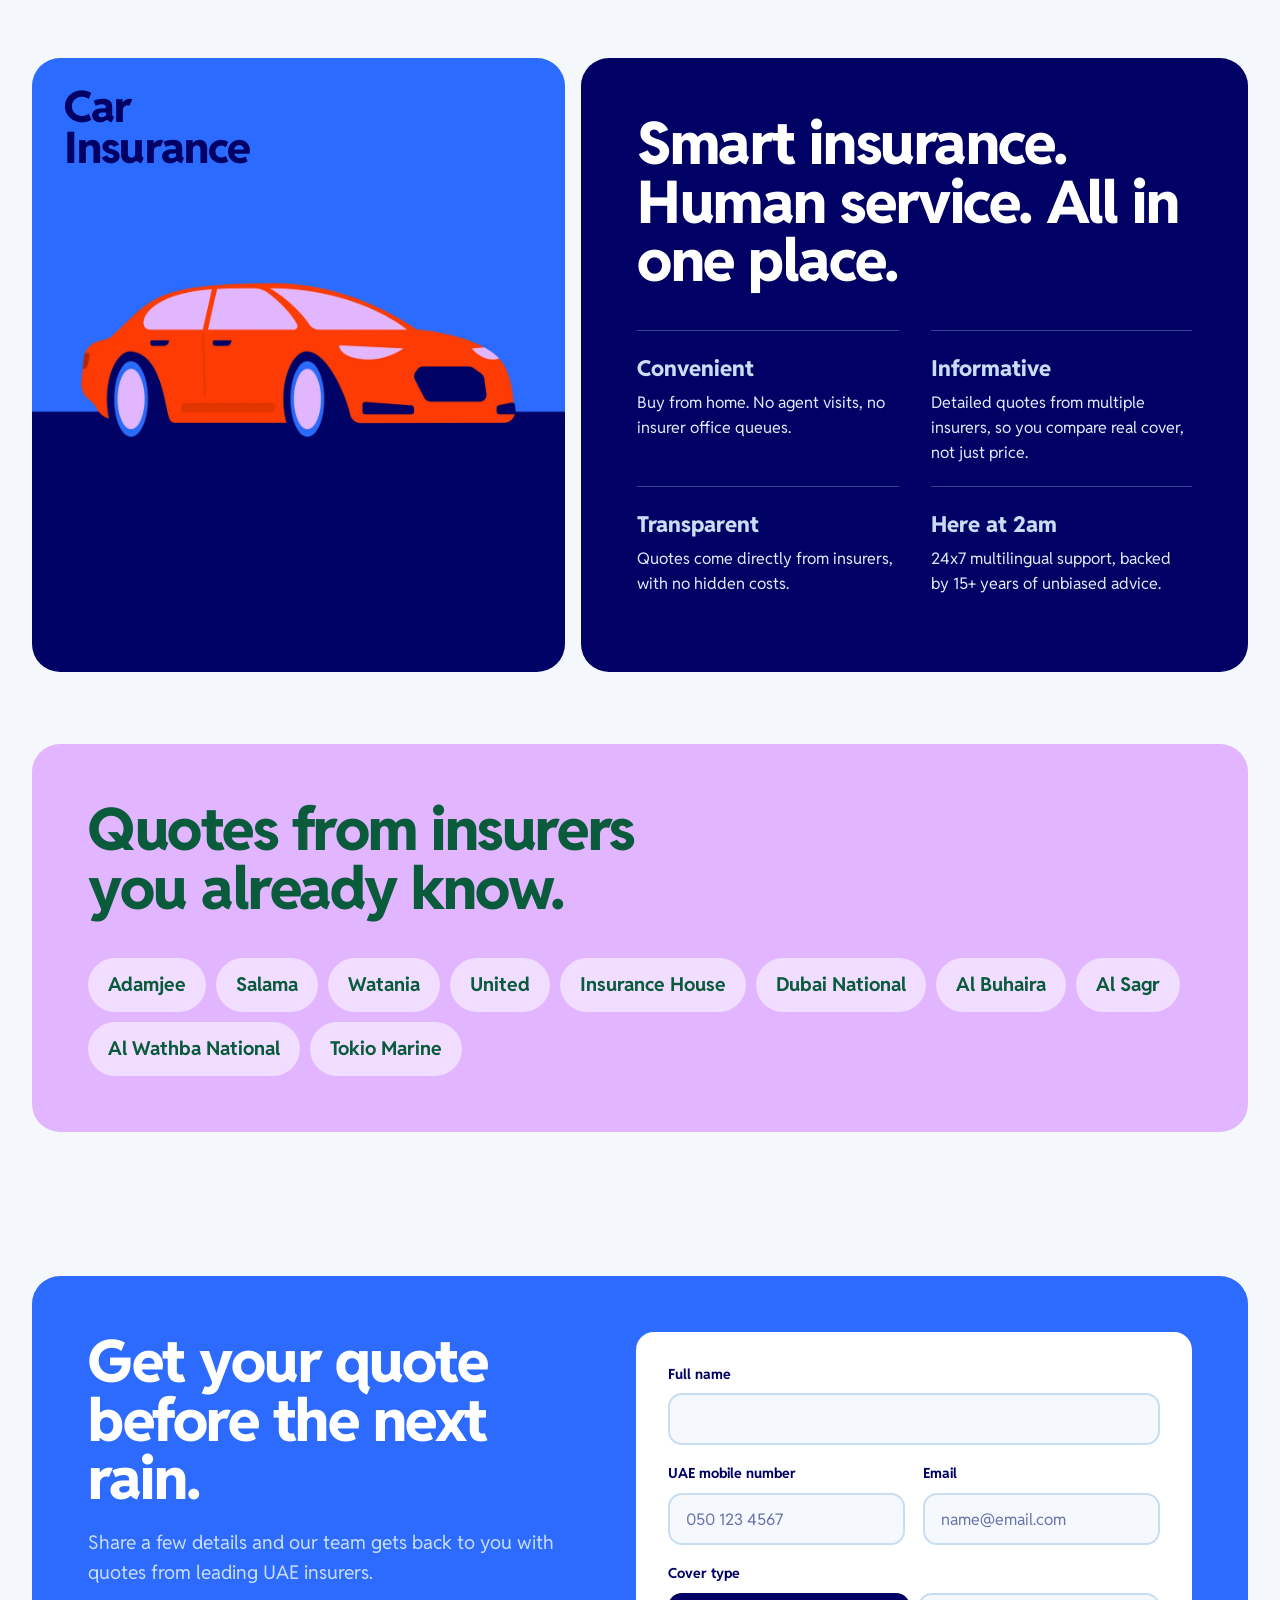
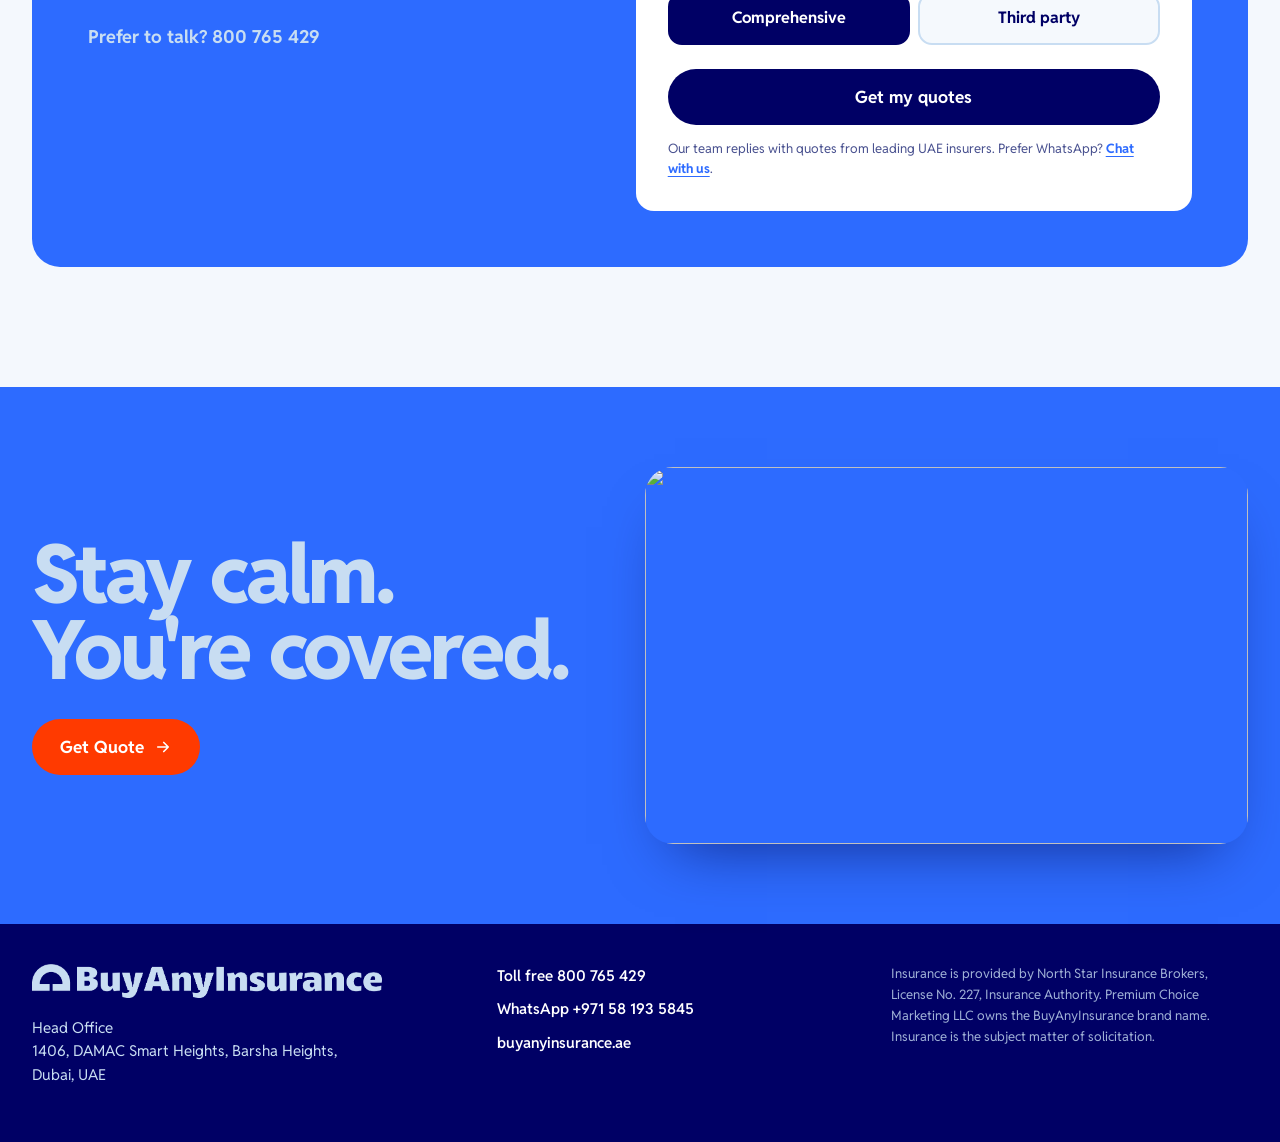
==== commit dfd55b5f: "Tidy header loop: smaller, above the card corner, responsive; remove repeat in next section Co-Autho" ====
--- a/index.html
+++ b/index.html
@@ -75,9 +75,6 @@
   <section class="block">
     <div class="wrap">
       <div class="card card--ice statement-card reveal">
-        <svg class="doodle doodle--statement" viewBox="0 0 1470 2000" fill="none" aria-hidden="true">
-          <path data-draw pathLength="1" d="M300 145C470 103 620 92 760 105C990 126 1135 300 1135 580C1135 850 900 1037 570 1037C350 1037 210 935 210 825C210 700 360 610 620 640C1010 690 1365 960 1365 1310C1365 1530 1260 1690 1130 1765C1010 1835 900 1860 800 1860C560 1860 330 1680 145 1370C210 1510 300 1800 90 1890"/>
-        </svg>
         <p class="statement">All online.<br>All transparent.<br>All about you.</p>
         <dl class="proof">
           <div><dt>4.9<small>/5</small></dt><dd>Google rating from 1,646 reviews</dd></div>
--- a/styles.css
+++ b/styles.css
@@ -130,21 +130,21 @@
 .hero-ctas { margin-top: 32px; display: flex; flex-wrap: wrap; align-items: center; gap: 14px 28px; }
 .hero .call { color: #fff; }
 
-.hero-visual { position: relative; padding: 40px 0 56px; }
+.hero-visual { position: relative; padding: 88px 0 56px; }
 .hero-card {
   position: relative; z-index: 1; aspect-ratio: 16 / 10; border-radius: var(--radius); overflow: hidden;
   background: var(--navy); box-shadow: 0 30px 60px -30px rgba(0,0,60,0.6);
 }
 .hero-card img { width: 100%; height: 100%; object-fit: cover; object-position: center 45%; }
-.hero-loop { position: absolute; z-index: 3; width: 30%; height: auto; right: -7%; top: -6%; pointer-events: none; transform: rotate(-8deg); animation: loop-in 1s cubic-bezier(.2,.7,.2,1) 0.2s both; }
+.hero-loop { position: absolute; z-index: 3; width: clamp(64px, 8.5vw, 124px); height: auto; right: 5%; top: 0; pointer-events: none; transform: rotate(-8deg); animation: loop-in 1s cubic-bezier(.2,.7,.2,1) 0.2s both; }
 @keyframes loop-in { from { opacity: 0; transform: rotate(-20deg) scale(0.85); } to { opacity: 1; transform: rotate(-8deg) scale(1); } }
 .hero-tag { position: absolute; z-index: 2; left: -18px; top: 36%; }
 .hero-chip { position: absolute; z-index: 2; right: 24px; bottom: 28px; box-shadow: 0 10px 24px -12px rgba(0,0,60,0.6); }
 .tag--navy { background: var(--navy); color: var(--peach); }
 @media (max-width: 999px) {
-  .hero-visual { padding: 24px 0 40px; }
+  .hero-visual { padding: 52px 0 40px; }
   .hero-tag { left: -6px; top: auto; bottom: 64px; font-size: 16px; }
-  .hero-loop { width: 22%; right: 1%; top: -2%; }
+  .hero-loop { width: 60px; right: 18px; top: 0; }
 }
 
 /* ---------- blocks and cards ---------- */
@@ -174,9 +174,8 @@
 /* doodle (brand element), drawn on scroll */
 .doodle { position: absolute; pointer-events: none; }
 .doodle path { stroke: var(--orange); stroke-width: 48; stroke-dasharray: 1; stroke-dashoffset: var(--draw, 0); }
-.doodle--statement { width: clamp(150px, 14vw, 210px); right: 48px; top: 40px; }
 .doodle--quote { width: clamp(180px, 18vw, 260px); left: auto; right: -40px; bottom: -150px; z-index: 0; }
-@media (max-width: 767px) { .doodle--statement { width: 72px; right: 14px; top: 14px; } .statement { padding-right: 36px; font-size: 38px; } }
+@media (max-width: 767px) { .statement { font-size: 38px; } }
 
 /* film */
 .film-head { margin-bottom: 36px; }
